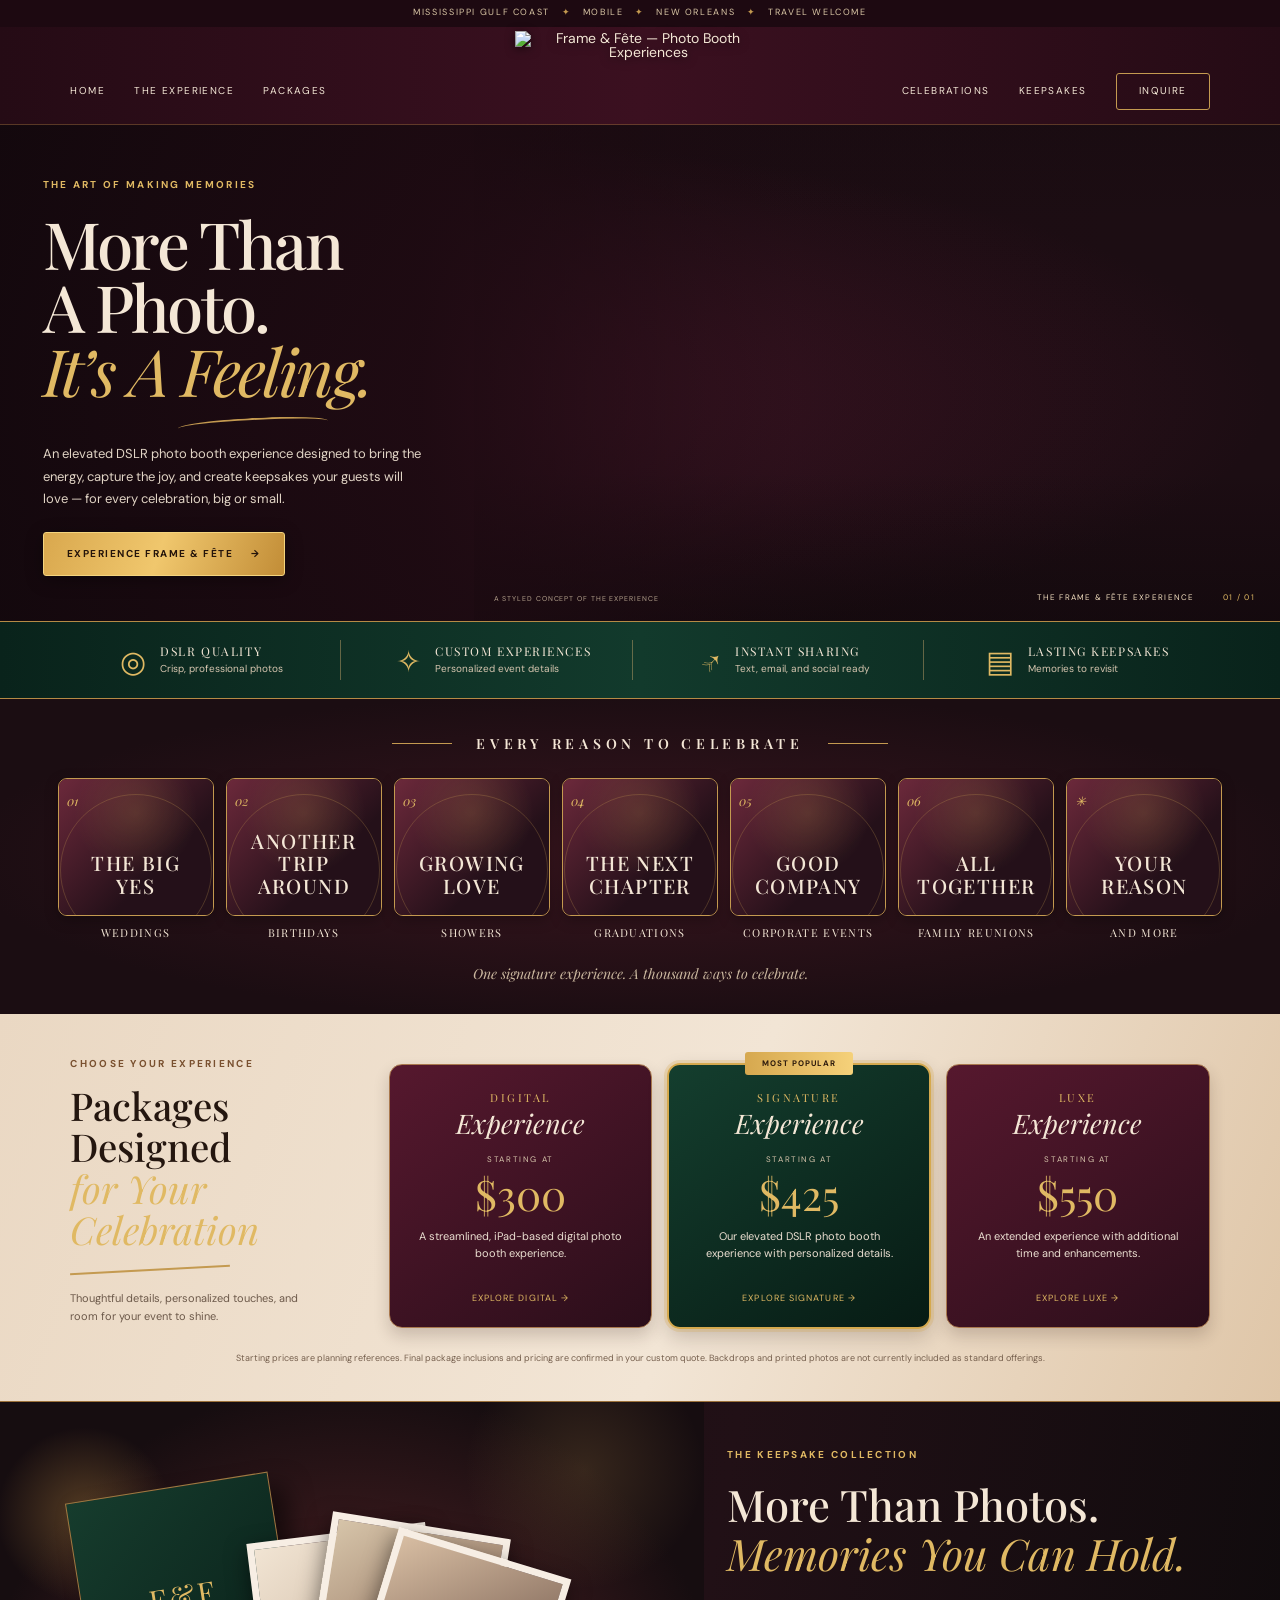
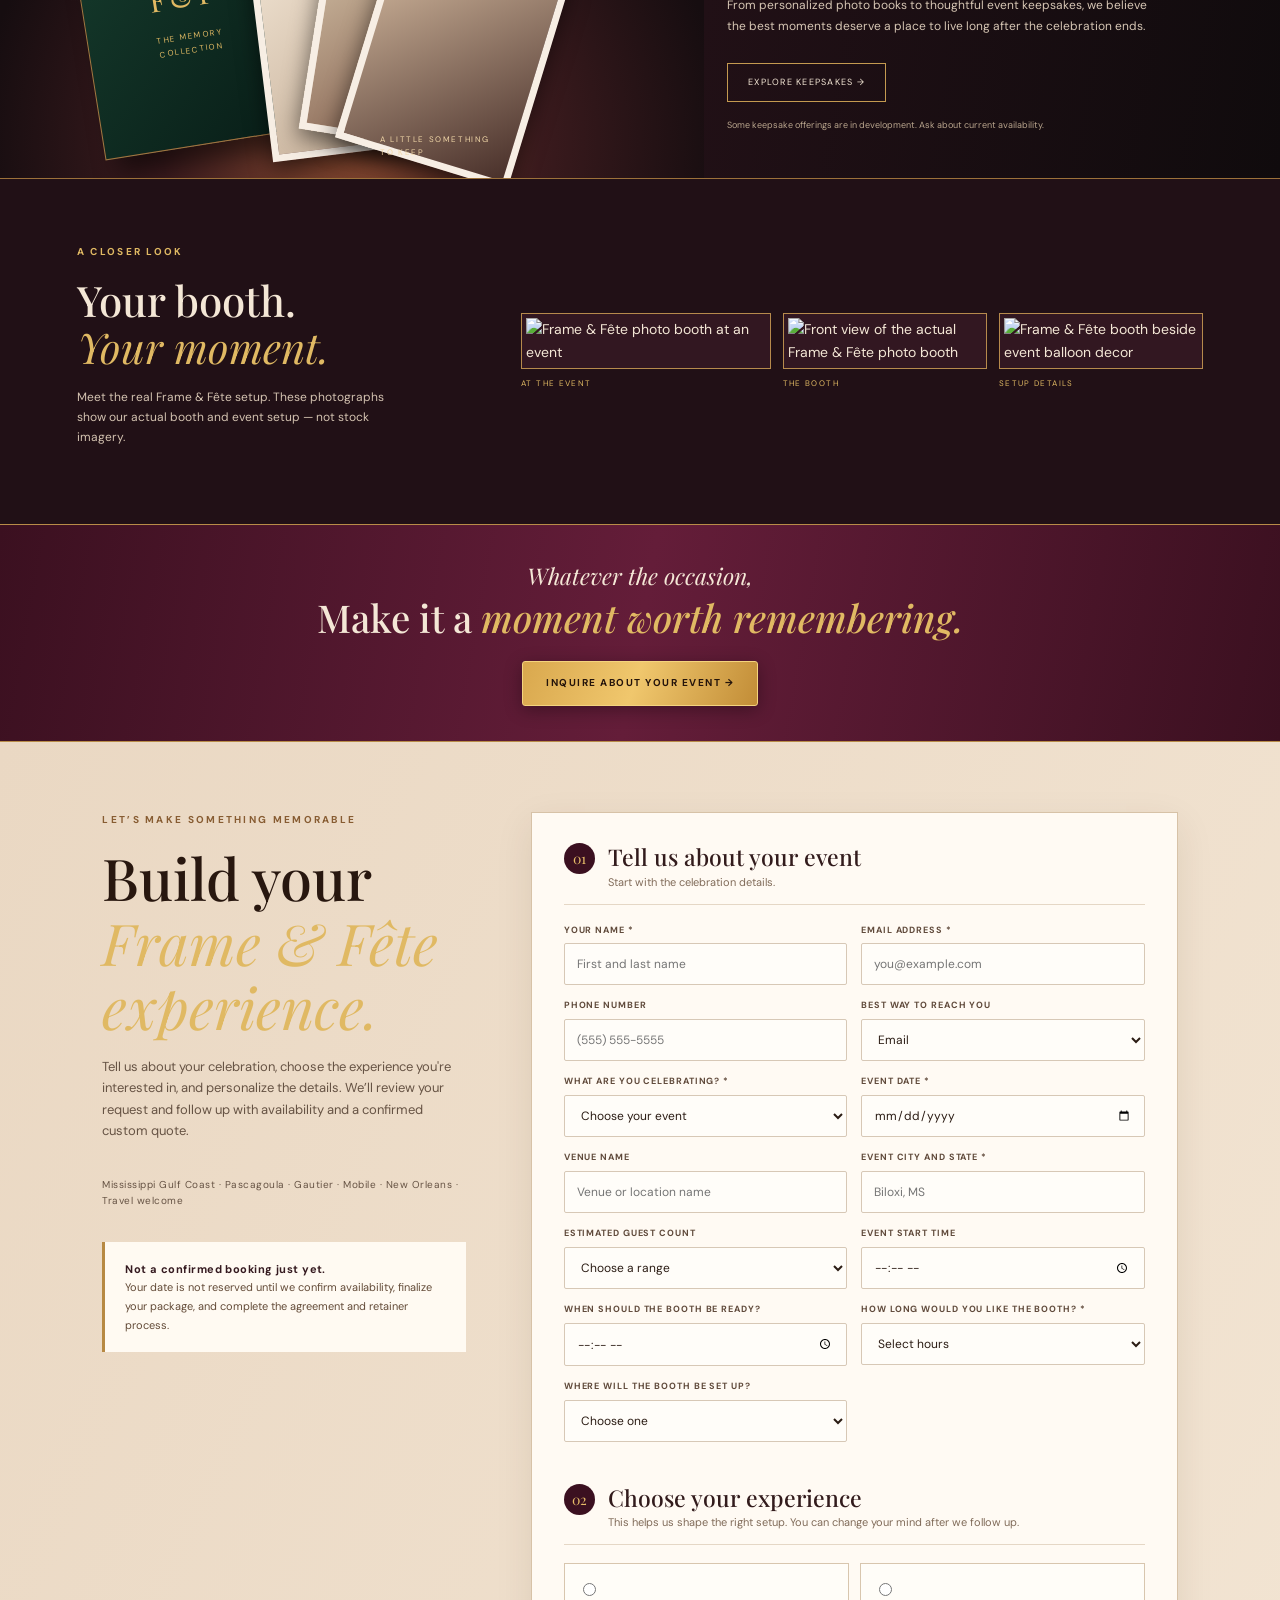
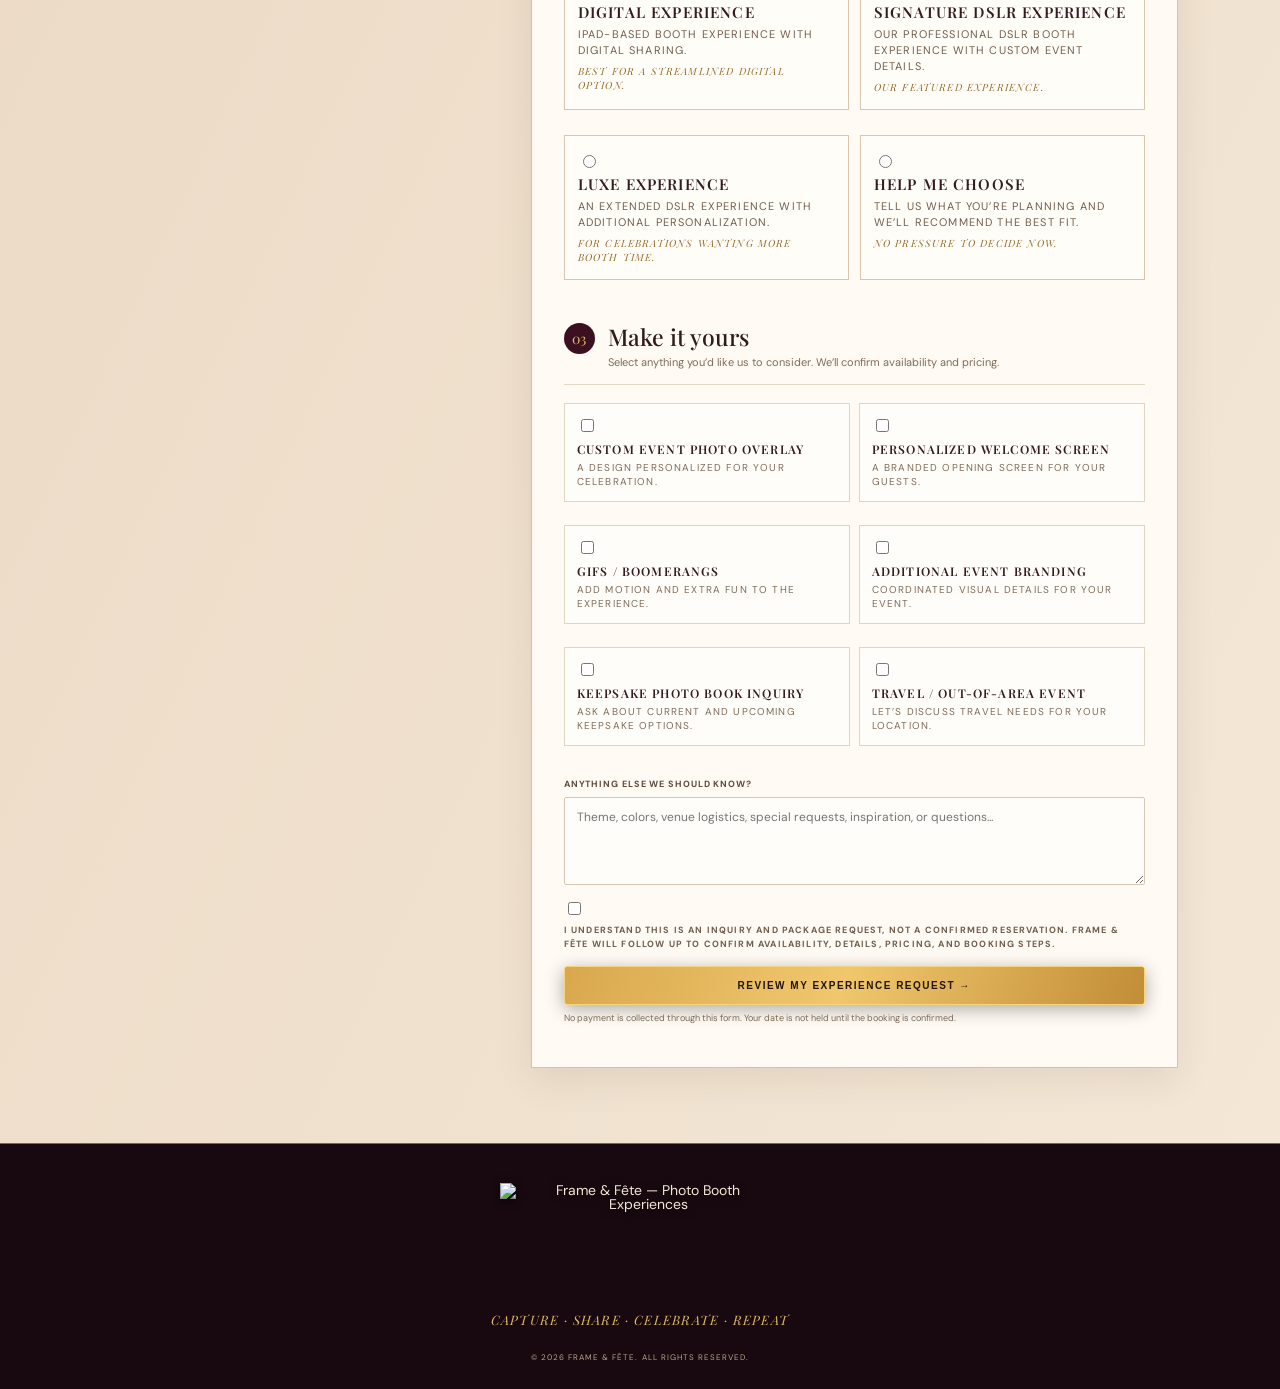
==== index.html @ 3cdcfbb9 "Add files via upload" ====
<!doctype html>
<html lang="en">
<head>
  <meta charset="utf-8"><meta name="viewport" content="width=device-width, initial-scale=1">
  <meta name="description" content="Frame & Fête creates elevated DSLR photo booth experiences and keepsakes for weddings, birthdays, showers, graduations, corporate events and more.">
  <meta name="theme-color" content="#260d17">
  <title>Frame & Fête | More Than a Photo. It's a Feeling.</title>
  <link rel="preconnect" href="https://fonts.googleapis.com"><link rel="preconnect" href="https://fonts.gstatic.com" crossorigin>
  <link href="https://fonts.googleapis.com/css2?family=DM+Sans:wght@400;500;600;700&family=Playfair+Display:ital,wght@0,400;0,500;0,600;1,400;1,500&display=swap" rel="stylesheet">
  <link rel="stylesheet" href="styles.css">
</head>
<body>
  <div class="announcement">MISSISSIPPI GULF COAST <span>✦</span> MOBILE <span>✦</span> NEW ORLEANS <span>✦</span> TRAVEL WELCOME</div>
  <header class="header">
    <button class="menu-toggle" aria-label="Toggle navigation" aria-expanded="false">☰</button>
    <nav class="nav nav-left"><a href="#home">Home</a><a href="#experience">The Experience</a><a href="#packages">Packages</a></nav>
    <a class="brand brand-logo" href="#home" aria-label="Frame & Fête home"><img src="assets/original-gold-logo.png" alt="Frame & Fête — Photo Booth Experiences" /></a>
    <nav class="nav nav-right"><a href="#celebrations">Celebrations</a><a href="#keepsakes">Keepsakes</a><a class="nav-cta" href="#inquire">Inquire</a></nav>
  </header>
  <main>
    <section class="hero" id="home">
      <div class="hero-copy">
        <p class="eyebrow">THE ART OF MAKING MEMORIES</p>
        <h1>More Than<br>A Photo.<br><em>It’s A Feeling.</em></h1>
        <div class="swoosh"></div>
        <p class="hero-description">An elevated DSLR photo booth experience designed to bring the energy, capture the joy, and create keepsakes your guests will love — for every celebration, big or small.</p>
        <a class="gold-button" href="#experience">EXPERIENCE FRAME & FÊTE <span>→</span></a>
      </div>
      <div class="hero-art" role="img" aria-label="Art-directed Frame & Fête booth setting with burgundy and emerald draping, gold accents, and umbrella flash lighting">
        <div class="hero-art-label">THE FRAME & FÊTE EXPERIENCE <span>01 / 01</span></div>
        <div class="hero-art-note">A STYLED CONCEPT OF THE EXPERIENCE</div>
      </div>
    </section>
    <section class="featurebar" id="experience">
      <div><b class="feature-icon">◎</b><span><strong>DSLR QUALITY</strong><small>Crisp, professional photos</small></span></div>
      <div><b class="feature-icon">✧</b><span><strong>CUSTOM EXPERIENCES</strong><small>Personalized event details</small></span></div>
      <div><b class="feature-icon">↗</b><span><strong>INSTANT SHARING</strong><small>Text, email, and social ready</small></span></div>
      <div><b class="feature-icon">▤</b><span><strong>LASTING KEEPSAKES</strong><small>Memories to revisit</small></span></div>
    </section>
    <section class="celebrations" id="celebrations">
      <div class="section-kicker"><span></span> EVERY REASON TO CELEBRATE <span></span></div>
      <div class="occasion-grid">
        <article class="occasion occasion-wedding"><div class="occasion-art"><b>01</b><span>THE BIG<br>YES</span></div><h3>WEDDINGS</h3></article>
        <article class="occasion occasion-birthday"><div class="occasion-art"><b>02</b><span>ANOTHER<br>TRIP AROUND</span></div><h3>BIRTHDAYS</h3></article>
        <article class="occasion occasion-shower"><div class="occasion-art"><b>03</b><span>GROWING<br>LOVE</span></div><h3>SHOWERS</h3></article>
        <article class="occasion occasion-grad"><div class="occasion-art"><b>04</b><span>THE NEXT<br>CHAPTER</span></div><h3>GRADUATIONS</h3></article>
        <article class="occasion occasion-corporate"><div class="occasion-art"><b>05</b><span>GOOD<br>COMPANY</span></div><h3>CORPORATE EVENTS</h3></article>
        <article class="occasion occasion-reunion"><div class="occasion-art"><b>06</b><span>ALL<br>TOGETHER</span></div><h3>FAMILY REUNIONS</h3></article>
        <article class="occasion occasion-more"><div class="occasion-art"><b>✳</b><span>YOUR<br>REASON</span></div><h3>AND MORE</h3></article>
      </div>
      <p class="center-note">One signature experience. A thousand ways to celebrate.</p>
    </section>
    <section class="packages" id="packages">
      <div class="package-intro"><p class="eyebrow">CHOOSE YOUR EXPERIENCE</p><h2>Packages Designed<br><em>for Your Celebration</em></h2><div class="gold-rule"></div><p>Thoughtful details, personalized touches, and room for your event to shine.</p></div>
      <article class="package-card"><p class="package-type">DIGITAL</p><h3>Experience</h3><small>STARTING AT</small><strong>$300</strong><span>A streamlined, iPad-based digital photo booth experience.</span><a href="#inquire">EXPLORE DIGITAL →</a></article>
      <article class="package-card signature"><label>MOST POPULAR</label><p class="package-type">SIGNATURE</p><h3>Experience</h3><small>STARTING AT</small><strong>$425</strong><span>Our elevated DSLR photo booth experience with personalized details.</span><a href="#inquire">EXPLORE SIGNATURE →</a></article>
      <article class="package-card"><p class="package-type">LUXE</p><h3>Experience</h3><small>STARTING AT</small><strong>$550</strong><span>An extended experience with additional time and enhancements.</span><a href="#inquire">EXPLORE LUXE →</a></article>
      <p class="package-note">Starting prices are planning references. Final package inclusions and pricing are confirmed in your custom quote. Backdrops and printed photos are not currently included as standard offerings.</p>
    </section>
    <section class="keepsake" id="keepsakes">
      <div class="keepsake-artwork"><div class="book-mock"><span>F&F</span><small>THE MEMORY<br>COLLECTION</small></div><div class="print-stack"><i></i><i></i><i></i></div><div class="keepsake-caption">A LITTLE SOMETHING<br>TO KEEP</div></div>
      <div class="keepsake-copy"><p class="eyebrow">THE KEEPSAKE COLLECTION</p><h2>More Than Photos.<br><em>Memories You Can Hold.</em></h2><p>From personalized photo books to thoughtful event keepsakes, we believe the best moments deserve a place to live long after the celebration ends.</p><a class="outline-button" href="#inquire">EXPLORE KEEPSAKES →</a><small>Some keepsake offerings are in development. Ask about current availability.</small></div>
    </section>
    <section class="real-booth">
      <div class="real-booth-copy"><p class="eyebrow">A CLOSER LOOK</p><h2>Your booth.<br><em>Your moment.</em></h2><p>Meet the real Frame & Fête setup. These photographs show our actual booth and event setup — not stock imagery.</p></div>
      <div class="real-booth-photos"><figure><img src="assets/booth-event.jpeg" alt="Frame & Fête photo booth at an event"><figcaption>AT THE EVENT</figcaption></figure><figure><img src="assets/booth-front.jpeg" alt="Front view of the actual Frame & Fête photo booth"><figcaption>THE BOOTH</figcaption></figure><figure><img src="assets/booth-setup.jpeg" alt="Frame & Fête booth beside event balloon decor"><figcaption>SETUP DETAILS</figcaption></figure></div>
    </section>
    <section class="cta"><p>Whatever the occasion,</p><h2>Make it a <em>moment worth remembering.</em></h2><a class="gold-button" href="#inquire">INQUIRE ABOUT YOUR EVENT →</a></section>
    <section class="inquire inquiry-builder" id="inquire">
  <div class="inquire-copy">
    <p class="eyebrow">LET’S MAKE SOMETHING MEMORABLE</p>
    <h2>Build your<br><em>Frame & Fête experience.</em></h2>
    <p>Tell us about your celebration, choose the experience you're interested in, and personalize the details. We’ll review your request and follow up with availability and a confirmed custom quote.</p>
    <p class="service-area">Mississippi Gulf Coast · Pascagoula · Gautier · Mobile · New Orleans · Travel welcome</p>
    <div class="booking-note"><strong>Not a confirmed booking just yet.</strong><br>Your date is not reserved until we confirm availability, finalize your package, and complete the agreement and retainer process.</div>
  </div>
  <form id="inquiry" class="builder-form">
    <div class="builder-heading"><span>01</span><div><h3>Tell us about your event</h3><p>Start with the celebration details.</p></div></div>
    <div class="form-grid">
      <label>Your name *<input name="name" required autocomplete="name" placeholder="First and last name"></label>
      <label>Email address *<input name="email" type="email" required autocomplete="email" placeholder="you@example.com"></label>
      <label>Phone number<input name="phone" type="tel" autocomplete="tel" placeholder="(555) 555-5555"></label>
      <label>Best way to reach you<select name="contact_preference"><option>Email</option><option>Text</option><option>Phone call</option></select></label>
      <label>What are you celebrating? *<select name="event" required><option value="">Choose your event</option><option>Wedding</option><option>Engagement / Bridal event</option><option>Birthday / Milestone</option><option>Baby shower</option><option>Graduation</option><option>Corporate event / Gala</option><option>Family reunion</option><option>Holiday party</option><option>Other celebration</option></select></label>
      <label>Event date *<input name="date" type="date" required></label>
      <label>Venue name<input name="venue" placeholder="Venue or location name"></label>
      <label>Event city and state *<input name="location" required placeholder="Biloxi, MS"></label>
      <label>Estimated guest count<select name="guests"><option value="">Choose a range</option><option>Under 50</option><option>50–100</option><option>101–150</option><option>151–200</option><option>201–300</option><option>More than 300</option><option>Not sure yet</option></select></label>
      <label>Event start time<input name="event_time" type="time"></label>
      <label>When should the booth be ready? <input name="booth_time" type="time"></label>
      <label>How long would you like the booth? *<select name="duration" required><option value="">Select hours</option><option>2 hours</option><option>3 hours</option><option>4 hours</option><option>5 hours</option><option>6+ hours — let's discuss</option><option>Not sure — help me decide</option></select></label>
      <label>Where will the booth be set up?<select name="setting"><option value="">Choose one</option><option>Indoors</option><option>Outdoors / covered</option><option>Outdoors / open air</option><option>Not sure yet</option></select></label>
    </div>
    <div class="builder-heading builder-heading-spaced"><span>02</span><div><h3>Choose your experience</h3><p>This helps us shape the right setup. You can change your mind after we follow up.</p></div></div>
    <div class="experience-options">
      <label class="experience-choice"><input type="radio" name="package" value="Digital Experience (iPad)" required><span class="choice-content"><b>Digital Experience</b><small>iPad-based booth experience with digital sharing.</small><em>Best for a streamlined digital option.</em></span></label>
      <label class="experience-choice featured-choice"><input type="radio" name="package" value="Signature DSLR Experience"><span class="choice-content"><b>Signature DSLR Experience</b><small>Our professional DSLR booth experience with custom event details.</small><em>Our featured experience.</em></span></label>
      <label class="experience-choice"><input type="radio" name="package" value="Luxe Extended DSLR Experience"><span class="choice-content"><b>Luxe Experience</b><small>An extended DSLR experience with additional personalization.</small><em>For celebrations wanting more booth time.</em></span></label>
      <label class="experience-choice"><input type="radio" name="package" value="Help me choose"><span class="choice-content"><b>Help me choose</b><small>Tell us what you’re planning and we’ll recommend the best fit.</small><em>No pressure to decide now.</em></span></label>
    </div>
    <div class="builder-heading builder-heading-spaced"><span>03</span><div><h3>Make it yours</h3><p>Select anything you’d like us to consider. We’ll confirm availability and pricing.</p></div></div>
    <div class="addon-grid">
      <label><input type="checkbox" name="enhancements" value="Custom event photo overlay"><span><b>Custom event photo overlay</b><small>A design personalized for your celebration.</small></span></label>
      <label><input type="checkbox" name="enhancements" value="Personalized welcome screen"><span><b>Personalized welcome screen</b><small>A branded opening screen for your guests.</small></span></label>
      <label><input type="checkbox" name="enhancements" value="GIFs / boomerangs"><span><b>GIFs / boomerangs</b><small>Add motion and extra fun to the experience.</small></span></label>
      <label><input type="checkbox" name="enhancements" value="Custom start screen / event branding"><span><b>Additional event branding</b><small>Coordinated visual details for your event.</small></span></label>
      <label><input type="checkbox" name="enhancements" value="Keepsake photo book inquiry"><span><b>Keepsake photo book inquiry</b><small>Ask about current and upcoming keepsake options.</small></span></label>
      <label><input type="checkbox" name="enhancements" value="Travel / out-of-area event"><span><b>Travel / out-of-area event</b><small>Let’s discuss travel needs for your location.</small></span></label>
    </div>
    <label class="full-label">Anything else we should know?<textarea name="details" rows="4" placeholder="Theme, colors, venue logistics, special requests, inspiration, or questions..."></textarea></label>
    <label class="consent-check"><input type="checkbox" name="understands_confirmation" required><span>I understand this is an inquiry and package request, not a confirmed reservation. Frame & Fête will follow up to confirm availability, details, pricing, and booking steps.</span></label>
    <button class="gold-button" type="submit">REVIEW MY EXPERIENCE REQUEST →</button>
    <div id="inquiry-review" class="inquiry-review" hidden aria-live="polite"></div>
    <small class="form-help">No payment is collected through this form. Your date is not held until the booking is confirmed.</small>
    <p id="form-status" aria-live="polite"></p>
  </form>
</section>
  </main>
  <footer><a class="brand footer-brand brand-logo" href="#home" aria-label="Frame & Fête home"><img src="assets/original-gold-logo.png" alt="Frame & Fête — Photo Booth Experiences" /></a><p>CAPTURE · SHARE · CELEBRATE · REPEAT</p><small>© <span id="year"></span> FRAME & FÊTE. ALL RIGHTS RESERVED.</small></footer>
  <script src="script.js"></script>
</body></html>
---- styles.css ----
:root{--wine:#3b1020;--wine2:#260d17;--plum:#50172f;--green:#102b23;--espresso:#170e12;--gold:#c49a50;--gold2:#e0b963;--ivory:#f4e7d6;--cream:#ead8c3;--muted:#c8b7a4;--serif:'Playfair Display',Georgia,serif;--sans:'DM Sans',Arial,sans-serif}
*{box-sizing:border-box}html{scroll-behavior:smooth}body{margin:0;background:var(--espresso);color:var(--ivory);font-family:var(--sans);font-size:14px;line-height:1.65}a{color:inherit;text-decoration:none}.announcement{height:27px;background:#1d0911;color:#d9c6a5;text-align:center;font-size:9px;letter-spacing:.18em;padding:5px 12px}.announcement span{color:var(--gold);padding:0 8px}.header{height:78px;background:linear-gradient(90deg,#250b15,#3b1020 50%,#250b15);display:grid;grid-template-columns:1fr auto 1fr;align-items:center;padding:0 5.5%;border-bottom:1px solid #a67c3c66;position:sticky;top:0;z-index:50}.nav{display:flex;align-items:center;gap:clamp(14px,2.3vw,36px);font-size:10px;text-transform:uppercase;letter-spacing:.14em}.nav-right{justify-content:flex-end}.nav a{transition:color .2s}.nav a:hover{color:var(--gold2)}.brand{display:flex;flex-direction:column;text-align:center;line-height:1}.brand>span{font:400 31px var(--serif);letter-spacing:.04em;white-space:nowrap}.brand i{color:var(--gold2);font-style:italic}.brand small{font-size:8px;letter-spacing:.19em;color:var(--gold2);margin-top:6px}.nav-cta{border:1px solid var(--gold);padding:9px 22px;border-radius:3px}.menu-toggle{display:none;background:none;border:0;color:var(--ivory);font-size:23px}
.hero{min-height:475px;display:grid;grid-template-columns:37% 63%;background:radial-gradient(ellipse at 20% 55%,#481629 0%,#1c0d13 70%);position:relative;overflow:hidden}.hero:before{content:"";position:absolute;inset:0;background:linear-gradient(90deg,rgba(19,8,13,.96) 0%,rgba(28,10,17,.92) 33%,rgba(28,10,17,.1) 62%,transparent 100%);z-index:1;pointer-events:none}.hero-copy{padding:52px 0 45px 9%;position:relative;z-index:2;align-self:center;max-width:570px}.eyebrow{font-size:10px;letter-spacing:.23em;color:var(--gold2);font-weight:700;margin:0 0 17px}.hero h1{font:500 clamp(48px,5.1vw,72px)/.98 var(--serif);letter-spacing:-.04em;margin:0}.hero h1 em,.package-intro h2 em,.keepsake-copy h2 em,.real-booth h2 em,.inquire h2 em{color:var(--gold2);font-weight:400}.swoosh{width:150px;height:13px;border-top:2px solid var(--gold);border-radius:50%;transform:rotate(-3deg);margin:16px 0 12px 135px}.hero-description{max-width:385px;color:#e1d4c5;font-size:13px;line-height:1.7;margin:0 0 22px}.gold-button{display:inline-flex;align-items:center;justify-content:center;gap:18px;background:linear-gradient(110deg,#d9a84e,#f0c76d 48%,#c28d37);color:#24140b;padding:13px 23px;border:1px solid #f4d47e;border-radius:3px;font-size:10px;font-weight:700;letter-spacing:.15em;box-shadow:0 4px 18px #0005;cursor:pointer;transition:filter .2s,transform .2s}.gold-button:hover{filter:brightness(1.08);transform:translateY(-1px)}.hero-art{position:relative;min-height:475px;background-image:linear-gradient(90deg,rgba(24,9,15,.12),rgba(24,9,15,0) 30%),url('assets/hero-styled-concept.jpg');background-size:cover;background-position:center 47%;}.hero-art:after{content:"";position:absolute;inset:0;background:linear-gradient(0deg,rgba(14,7,10,.55),transparent 30%,transparent 80%,rgba(14,7,10,.16))}.hero-art-label{position:absolute;bottom:17px;right:25px;z-index:2;font-size:8px;letter-spacing:.16em;color:#f3dfc0}.hero-art-label span{padding-left:25px;color:var(--gold2)}.hero-art-note{position:absolute;bottom:17px;left:20px;z-index:2;font-size:7px;letter-spacing:.13em;color:#e5d2b5;opacity:.75}
.featurebar{display:grid;grid-template-columns:repeat(4,1fr);background:linear-gradient(90deg,#09231b,#123a2c,#09231b);border-top:1px solid #b58a45;border-bottom:1px solid #b58a45;padding:18px 5%;gap:15px}.featurebar>div{display:flex;align-items:center;justify-content:center;gap:14px;border-right:1px solid #c7a56b77}.featurebar>div:last-child{border:0}.feature-icon{font:30px var(--serif);color:var(--gold2)}.featurebar span{display:flex;flex-direction:column}.featurebar strong{font:12px var(--serif);letter-spacing:.13em}.featurebar small{font-size:10px;color:#d7c6b0;margin-top:2px}
.celebrations{padding:35px 4.5% 31px;background:radial-gradient(ellipse at center,#38151e,#1b0d12 75%)}.section-kicker{display:flex;align-items:center;justify-content:center;gap:24px;font:600 14px var(--serif);letter-spacing:.34em;text-align:center;margin:0 0 25px}.section-kicker span{height:1px;width:60px;background:var(--gold)}.occasion-grid{display:grid;grid-template-columns:repeat(7,1fr);gap:12px}.occasion{min-width:0;text-align:center}.occasion-art{height:138px;border:1px solid var(--gold);border-radius:9px;display:flex;flex-direction:column;justify-content:space-between;align-items:center;padding:13px 8px 18px;overflow:hidden;position:relative;box-shadow:inset 0 0 35px #0008,0 4px 14px #0004}.occasion-art:before{content:"";position:absolute;inset:0;background:radial-gradient(circle at 50% 25%,#c49a5033,transparent 48%),linear-gradient(135deg,#6c293b,#241019 65%);z-index:0}.occasion-art:after{content:"";position:absolute;width:150px;height:150px;border:1px solid #c49a5044;border-radius:50%;top:15px}.occasion-art b,.occasion-art span{position:relative;z-index:1}.occasion-art b{font:italic 13px var(--serif);color:var(--gold2);align-self:flex-start}.occasion-art span{font:500 20px/1.12 var(--serif);letter-spacing:.07em;color:#f4e7d6}.occasion-birthday:before{background:radial-gradient(circle at 50% 30%,#d6a34c55,transparent 55%),linear-gradient(135deg,#6c3b20,#2a1018)}.occasion-shower:before{background:radial-gradient(circle at 50% 30%,#a96d7555,transparent 55%),linear-gradient(135deg,#713c4d,#2b101b)}.occasion-grad:before{background:radial-gradient(circle at 50% 30%,#c5a15c55,transparent 55%),linear-gradient(135deg,#244638,#101b18)}.occasion-corporate:before{background:radial-gradient(circle at 50% 30%,#9a855d55,transparent 55%),linear-gradient(135deg,#45403a,#171412)}.occasion-reunion:before{background:radial-gradient(circle at 50% 30%,#6f8a5c55,transparent 55%),linear-gradient(135deg,#34533a,#101b15)}.occasion-more:before{background:radial-gradient(circle at 50% 30%,#a46b8755,transparent 55%),linear-gradient(135deg,#52203d,#1d101a)}.occasion h3{font:11px var(--serif);letter-spacing:.12em;margin:9px 0 0}.center-note{text-align:center;color:#cbb89f;font:italic 14px var(--serif);margin:24px 0 0}
.packages{display:grid;grid-template-columns:1.15fr repeat(3,1fr);gap:15px;align-items:center;background:linear-gradient(110deg,#ead8c3,#f2e5d5 55%,#dfc6a8);color:#24160f;padding:42px 5.5% 35px}.package-intro .eyebrow{color:#79502f;margin-bottom:12px}.package-intro h2{font:500 clamp(30px,3vw,43px)/1.08 var(--serif);margin:0}.gold-rule{height:2px;width:160px;background:var(--gold);margin:18px 0;transform:rotate(-3deg)}.package-intro>p:last-child{font-size:11px;color:#6c594a;max-width:250px}.package-card{position:relative;min-height:250px;border-radius:13px;background:linear-gradient(145deg,#56182e,#2b0e1a);color:var(--ivory);padding:25px 22px 21px;text-align:center;display:flex;flex-direction:column;align-items:center;box-shadow:0 8px 16px #28130f30;border:1px solid #a9784d}.package-card.signature{background:linear-gradient(145deg,#143e2e,#071b14);border:2px solid #d5a94e;box-shadow:0 0 0 3px #d5a94e44,0 8px 20px #24150d33}.package-card label{position:absolute;top:-13px;background:linear-gradient(90deg,#d6a84f,#f5d17a);color:#2b190c;padding:5px 17px;border-radius:3px;font-size:8px;font-weight:700;letter-spacing:.13em}.package-type{font:11px var(--serif);letter-spacing:.23em;color:var(--gold2);margin:0}.package-card h3{font:italic 27px var(--serif);margin:0 0 12px}.package-card small{font-size:8px;letter-spacing:.2em;color:#d7c5ac}.package-card strong{font:42px var(--serif);color:var(--gold2);line-height:1.2;margin:3px 0 9px}.package-card>span{font-size:11px;line-height:1.5;min-height:50px;color:#eaded0}.package-card>a{font-size:9px;letter-spacing:.12em;color:var(--gold2);margin-top:auto;padding-top:13px}.package-note{grid-column:1/-1;text-align:center;font-size:9px;color:#755f4d;margin:0}
.keepsake{display:grid;grid-template-columns:1.1fr .9fr;min-height:330px;background:linear-gradient(100deg,#160d10,#211016 55%,#100b0d);border-top:1px solid #9c713a;border-bottom:1px solid #9c713a}.keepsake-artwork{min-height:330px;position:relative;overflow:hidden;background:radial-gradient(ellipse at 50% 90%,#8a4b31 0%,#3a1a1d 38%,#160d10 75%)}.keepsake-artwork:before{content:"";position:absolute;inset:0;background:radial-gradient(circle at 12% 30%,#d49b4b55,transparent 13%),radial-gradient(circle at 83% 18%,#b78b4b33,transparent 18%)}.book-mock{position:absolute;left:12%;bottom:32px;width:205px;height:260px;background:linear-gradient(135deg,#163c2d,#081d17);border:1px solid #9d7a42;box-shadow:14px 16px 24px #0008;transform:rotate(-9deg);display:flex;align-items:center;justify-content:center;flex-direction:column;color:var(--gold2)}.book-mock span{font:30px var(--serif);letter-spacing:.12em}.book-mock small{font-size:8px;letter-spacing:.18em;text-align:center;margin-top:15px}.print-stack{position:absolute;left:37%;bottom:45px;width:290px;height:205px;transform:rotate(4deg)}.print-stack i{position:absolute;width:180px;height:220px;background:linear-gradient(145deg,#f1e4d3,#bda58d);border:7px solid #f7eee4;box-shadow:0 8px 22px #0008}.print-stack i:nth-child(1){left:0;top:8px;transform:rotate(-11deg)}.print-stack i:nth-child(2){left:55px;top:-4px;transform:rotate(5deg);background:linear-gradient(140deg,#d6c4a9,#765040)}.print-stack i:nth-child(3){left:105px;top:17px;transform:rotate(13deg);background:linear-gradient(140deg,#d7bda2,#49302a)}.keepsake-caption{position:absolute;bottom:18px;left:54%;font-size:8px;letter-spacing:.2em;color:#f1d7a8}.keepsake-copy{align-self:center;padding:45px 10% 45px 4%}.keepsake-copy h2,.real-booth h2,.inquire h2{font:500 clamp(33px,3.4vw,48px)/1.12 var(--serif);margin:0 0 17px}.keepsake-copy>p:not(.eyebrow){font-size:12px;color:#d6c6b4;line-height:1.8;max-width:440px}.outline-button{display:inline-block;border:1px solid var(--gold);padding:11px 20px;font-size:9px;letter-spacing:.14em;margin:13px 0 16px}.keepsake-copy>small{display:block;font-size:9px;color:#b9a58d}
.real-booth{padding:65px 6%;background:#211016;display:grid;grid-template-columns:.75fr 1.25fr;gap:35px;align-items:center}.real-booth-copy h2{font-size:42px}.real-booth-copy>p:not(.eyebrow){font-size:12px;color:#d3c2b0;max-width:330px}.real-booth-photos{display:grid;grid-template-columns:1.1fr .9fr .9fr;gap:12px;align-items:stretch}.real-booth-photos figure{margin:0;position:relative;min-width:0}.real-booth-photos img{width:100%;height:260px;object-fit:cover;object-position:center;border:1px solid #b68a4c;padding:4px;background:#321721}.real-booth-photos figure:first-child img{object-position:center 40%}.real-booth-photos figcaption{font-size:8px;letter-spacing:.17em;color:var(--gold2);margin-top:8px}
.cta{background:linear-gradient(100deg,#3b1020,#641d39,#3b1020);padding:35px 5%;text-align:center;border-top:1px solid #b88c48;border-bottom:1px solid #b88c48}.cta p{font:italic 23px var(--serif);margin:0}.cta h2{font:500 clamp(27px,3vw,40px) var(--serif);margin:0 0 18px}.cta h2 em{color:var(--gold2)}.inquire{background:linear-gradient(115deg,#ead8c3,#f4e7d6);color:#28170f;padding:75px 8%;display:grid;grid-template-columns:.9fr 1.1fr;gap:9%;align-items:start}.inquire .eyebrow{color:#875c32}.inquire h2{font-size:clamp(40px,4.5vw,58px)}.inquire-copy>p:not(.eyebrow){color:#665344;font-size:13px;max-width:400px}.service-area{margin-top:35px;font-size:10px!important;letter-spacing:.05em}.inquire form{background:#fffaf3;padding:30px 34px;box-shadow:0 12px 35px #402b1a18;border:1px solid #d7c2a7}.inquire form label{display:flex;flex-direction:column;gap:6px;font-size:9px;font-weight:700;letter-spacing:.13em;text-transform:uppercase;margin-bottom:14px}.inquire input,.inquire select,.inquire textarea{border:1px solid #d7c8b6;background:#fffdf9;padding:12px;font:12px var(--sans);color:#2b1c14;border-radius:0}.inquire input:focus,.inquire select:focus,.inquire textarea:focus{outline:1px solid var(--gold)}.form-row{display:grid;grid-template-columns:1fr 1fr;gap:13px}.inquire form .gold-button{width:100%}.form-help,#form-status{font-size:9px;color:#7c6957}footer{background:#17090f;text-align:center;padding:35px 15px 22px;border-top:1px solid #8b6339}footer .brand{display:inline-flex}footer .brand>span{font-size:26px}footer>p{font:italic 13px var(--serif);color:var(--gold2);letter-spacing:.1em;margin:16px 0}footer>small{font-size:8px;letter-spacing:.13em;color:#b9a58d}
@media(max-width:1000px){.header{padding:0 3%}.nav{gap:12px;font-size:9px}.hero{grid-template-columns:42% 58%}.hero-copy{padding-left:7%}.occasion-grid{grid-template-columns:repeat(4,1fr)}.packages{grid-template-columns:repeat(3,1fr)}.package-intro{grid-column:1/-1;text-align:center}.package-intro>p:last-child{margin:0 auto}.gold-rule{margin:14px auto}.package-card{min-height:240px}.real-booth{grid-template-columns:1fr}.real-booth-copy{text-align:center}.real-booth-copy>p:not(.eyebrow){margin:0 auto}.real-booth-photos img{height:290px}}
@media(max-width:680px){.announcement{font-size:7px;letter-spacing:.1em}.header{height:68px;display:flex;justify-content:space-between;padding:0 5%}.menu-toggle{display:block;order:3}.brand>span{font-size:24px}.brand small{font-size:6px}.nav{display:none;position:absolute;top:68px;left:0;right:0;background:#260d17;padding:20px 7%;flex-direction:column;align-items:stretch;border-bottom:1px solid var(--gold);font-size:11px}.nav.open{display:flex}.nav-left{top:68px}.nav-right{top:250px;padding-top:0;border:0}.nav-cta{text-align:center}.hero{grid-template-columns:1fr}.hero-copy{padding:43px 7% 30px;max-width:none}.hero h1{font-size:55px}.hero-description{max-width:100%}.hero-art{min-height:330px;background-position:center}.hero-art:after{background:linear-gradient(0deg,#12080d66,transparent 35%)}.featurebar{grid-template-columns:1fr 1fr;padding:15px 4%;gap:16px}.featurebar>div{justify-content:flex-start;border:0}.featurebar strong{font-size:10px}.featurebar small{font-size:9px}.feature-icon{font-size:25px}.celebrations{padding:30px 5%}.section-kicker{font-size:11px;letter-spacing:.2em;gap:10px}.section-kicker span{width:25px}.occasion-grid{grid-template-columns:repeat(2,1fr);gap:13px}.occasion-art{height:125px}.occasion-art span{font-size:19px}.occasion h3{font-size:10px}.packages{grid-template-columns:1fr;padding:40px 7%;gap:18px}.package-intro{grid-column:auto}.package-intro h2{font-size:38px}.package-card{min-height:220px}.keepsake{grid-template-columns:1fr}.keepsake-artwork{min-height:270px}.book-mock{width:155px;height:205px;left:8%}.print-stack{left:32%;transform:scale(.8) rotate(4deg);transform-origin:left bottom}.keepsake-caption{left:58%}.keepsake-copy{padding:35px 7% 45px}.real-booth{padding:48px 6%;gap:25px}.real-booth-copy h2{font-size:38px}.real-booth-photos{grid-template-columns:1fr 1fr}.real-booth-photos figure:first-child{grid-column:1/-1}.real-booth-photos img{height:220px}.real-booth-photos figure:first-child img{height:260px}.cta{padding:30px 6%}.cta p{font-size:19px}.cta h2{font-size:28px}.inquire{grid-template-columns:1fr;padding:55px 6%;gap:25px}.inquire form{padding:23px 19px}.form-row{grid-template-columns:1fr}.inquire h2{font-size:46px}}

/* Official logo + guided inquiry / package builder */
.brand-logo{width:clamp(210px,25vw,350px);height:72px;display:flex;align-items:center;justify-content:center;overflow:visible}
.brand-logo img{display:block;width:100%;height:100%;object-fit:contain;filter:drop-shadow(0 2px 5px #0008)}
.footer-brand.brand-logo{width:280px;height:112px;margin:0 auto}
.inquiry-builder{grid-template-columns:.72fr 1.28fr;gap:6%;padding-top:70px;padding-bottom:75px}
.booking-note{margin-top:32px;padding:18px 20px;border-left:3px solid #b78943;background:#fffaf2;color:#634b38;font-size:11px;line-height:1.7;max-width:390px}
.booking-note strong{color:#351a20;letter-spacing:.04em}
.builder-form{padding:30px 32px!important}
.builder-heading{display:flex;align-items:flex-start;gap:13px;margin:0 0 18px;padding-bottom:15px;border-bottom:1px solid #e5d7c5}
.builder-heading>span{display:grid;place-items:center;flex:0 0 31px;height:31px;border-radius:50%;background:#3b1020;color:#e7bd68;font:14px var(--serif)}
.builder-heading h3{font:500 23px/1.2 var(--serif);color:#321b1c;margin:0 0 4px}
.builder-heading p{font:11px var(--sans);color:#806b59;margin:0}
.builder-heading-spaced{margin-top:29px}
.form-grid{display:grid;grid-template-columns:1fr 1fr;gap:0 14px}
.builder-form .form-grid label,.builder-form>.full-label{display:flex;flex-direction:column;gap:6px;font-size:9px;font-weight:700;letter-spacing:.1em;text-transform:uppercase;margin-bottom:13px;color:#604a3b}
.builder-form input:not([type=checkbox]):not([type=radio]),.builder-form select,.builder-form textarea{width:100%;min-height:42px;border:1px solid #d7c8b6;background:#fffdf9;padding:11px 12px;font:12px var(--sans);color:#2b1c14;border-radius:2px}
.builder-form input:focus,.builder-form select:focus,.builder-form textarea:focus{outline:2px solid #c49a50;outline-offset:1px}
.experience-options{display:grid;grid-template-columns:1fr 1fr;gap:11px}
.experience-choice{display:flex;align-items:flex-start;gap:10px;padding:15px 13px;border:1px solid #d8c6ae;background:#fffdf8;cursor:pointer;min-height:118px;transition:.2s}
.experience-choice:has(input:checked){border:2px solid #a77b37;background:#f8efdf;box-shadow:0 0 0 2px #c49a5022}
.experience-choice input{accent-color:#4b1829;margin-top:4px;flex:0 0 auto}
.choice-content{display:flex;flex-direction:column;gap:5px}
.choice-content b{font:600 15px var(--serif);color:#351b22}
.choice-content small{font:11px/1.45 var(--sans);color:#725d4c}
.choice-content em{font:italic 10px var(--serif);color:#986d2e}
.addon-grid{display:grid;grid-template-columns:1fr 1fr;gap:9px}
.addon-grid label{display:flex;align-items:flex-start;gap:9px;padding:12px;border:1px solid #e1d4c3;background:#fffdf9;cursor:pointer;min-height:75px}
.addon-grid input,.consent-check input{accent-color:#4b1829;margin-top:3px;flex:0 0 auto}
.addon-grid span{display:flex;flex-direction:column;gap:4px}
.addon-grid b{font:600 12px var(--serif);color:#351b22}
.addon-grid small{font:10px/1.4 var(--sans);color:#806b59}
.builder-form>.full-label{margin-top:17px}
.consent-check{display:flex;align-items:flex-start;gap:9px;margin:15px 0 19px;font:10px/1.55 var(--sans);color:#715d4d}
.consent-check input{margin-top:2px}
.inquiry-review{margin-top:18px;padding:19px;background:#f5ead9;border:1px solid #c49a50;color:#3b241b}
.inquiry-review h4{font:500 22px var(--serif);margin:0 0 8px}
.inquiry-review p{font:11px/1.6 var(--sans);margin:5px 0;color:#604a3b;white-space:pre-line}
.review-actions{display:flex;flex-wrap:wrap;gap:9px;margin-top:14px}
.review-actions button{border:1px solid #8d672f;background:#3b1020;color:#f5e7d4;padding:10px 14px;font:700 9px var(--sans);letter-spacing:.1em;cursor:pointer}
.review-actions button.secondary{background:transparent;color:#3b1020}
@media(max-width:1000px){.inquiry-builder{grid-template-columns:1fr;gap:25px}.inquire-copy{text-align:center}.inquire-copy>p:not(.eyebrow){margin-left:auto;margin-right:auto}.booking-note{margin:25px auto 0;text-align:left}}
@media(max-width:680px){.brand-logo{width:220px;height:58px}.footer-brand.brand-logo{width:245px;height:95px}.builder-form{padding:22px 17px!important}.form-grid,.experience-options,.addon-grid{grid-template-columns:1fr}.experience-choice{min-height:0}.builder-heading h3{font-size:21px}}
.header{height:98px;grid-template-columns:1fr 250px 1fr}
.brand-logo{width:250px;height:125px;margin-top:4px}
.brand-logo img{width:100%;height:100%;object-fit:contain}
@media(max-width:1000px){.header{grid-template-columns:1fr 210px 1fr}.brand-logo{width:210px;height:105px}}
@media(max-width:680px){.header{height:74px;display:flex}.brand-logo{width:170px;height:85px;margin-top:0}.nav{top:74px}.nav-left{top:74px}.nav-right{top:256px}}
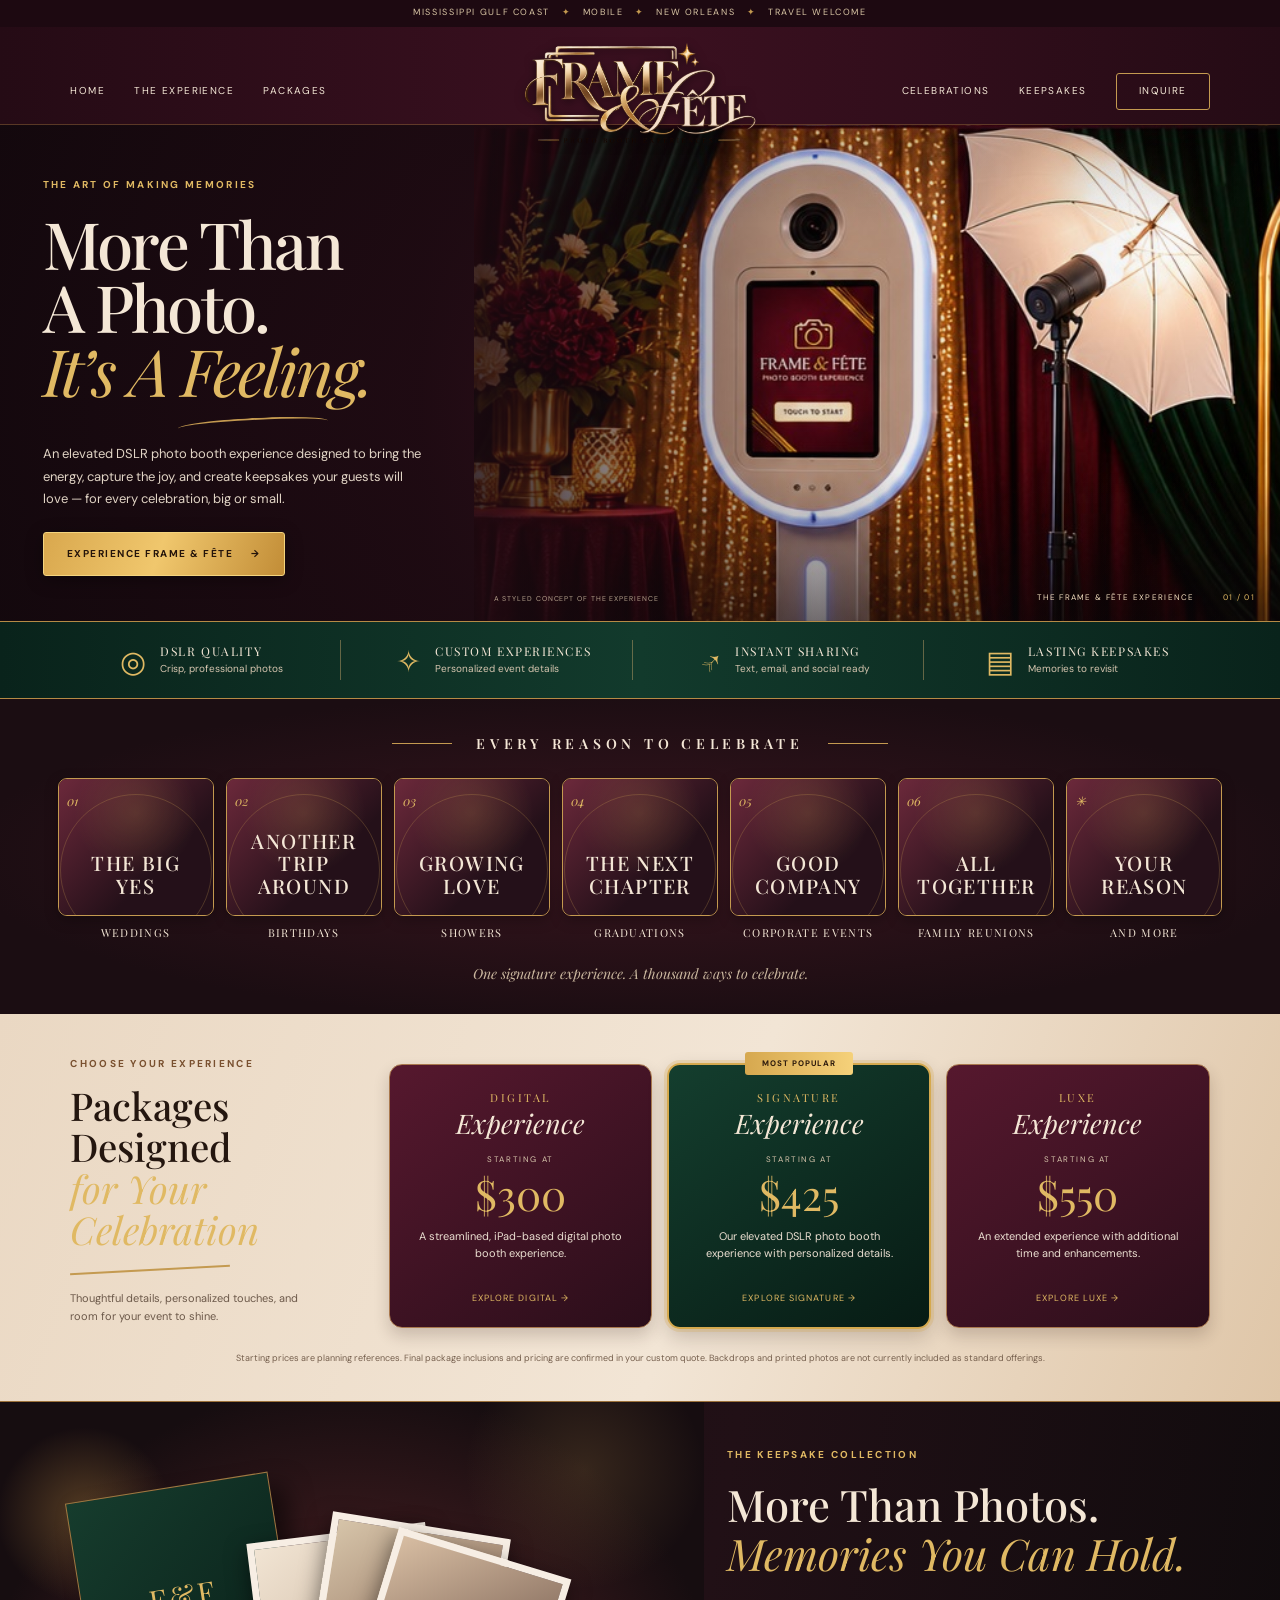
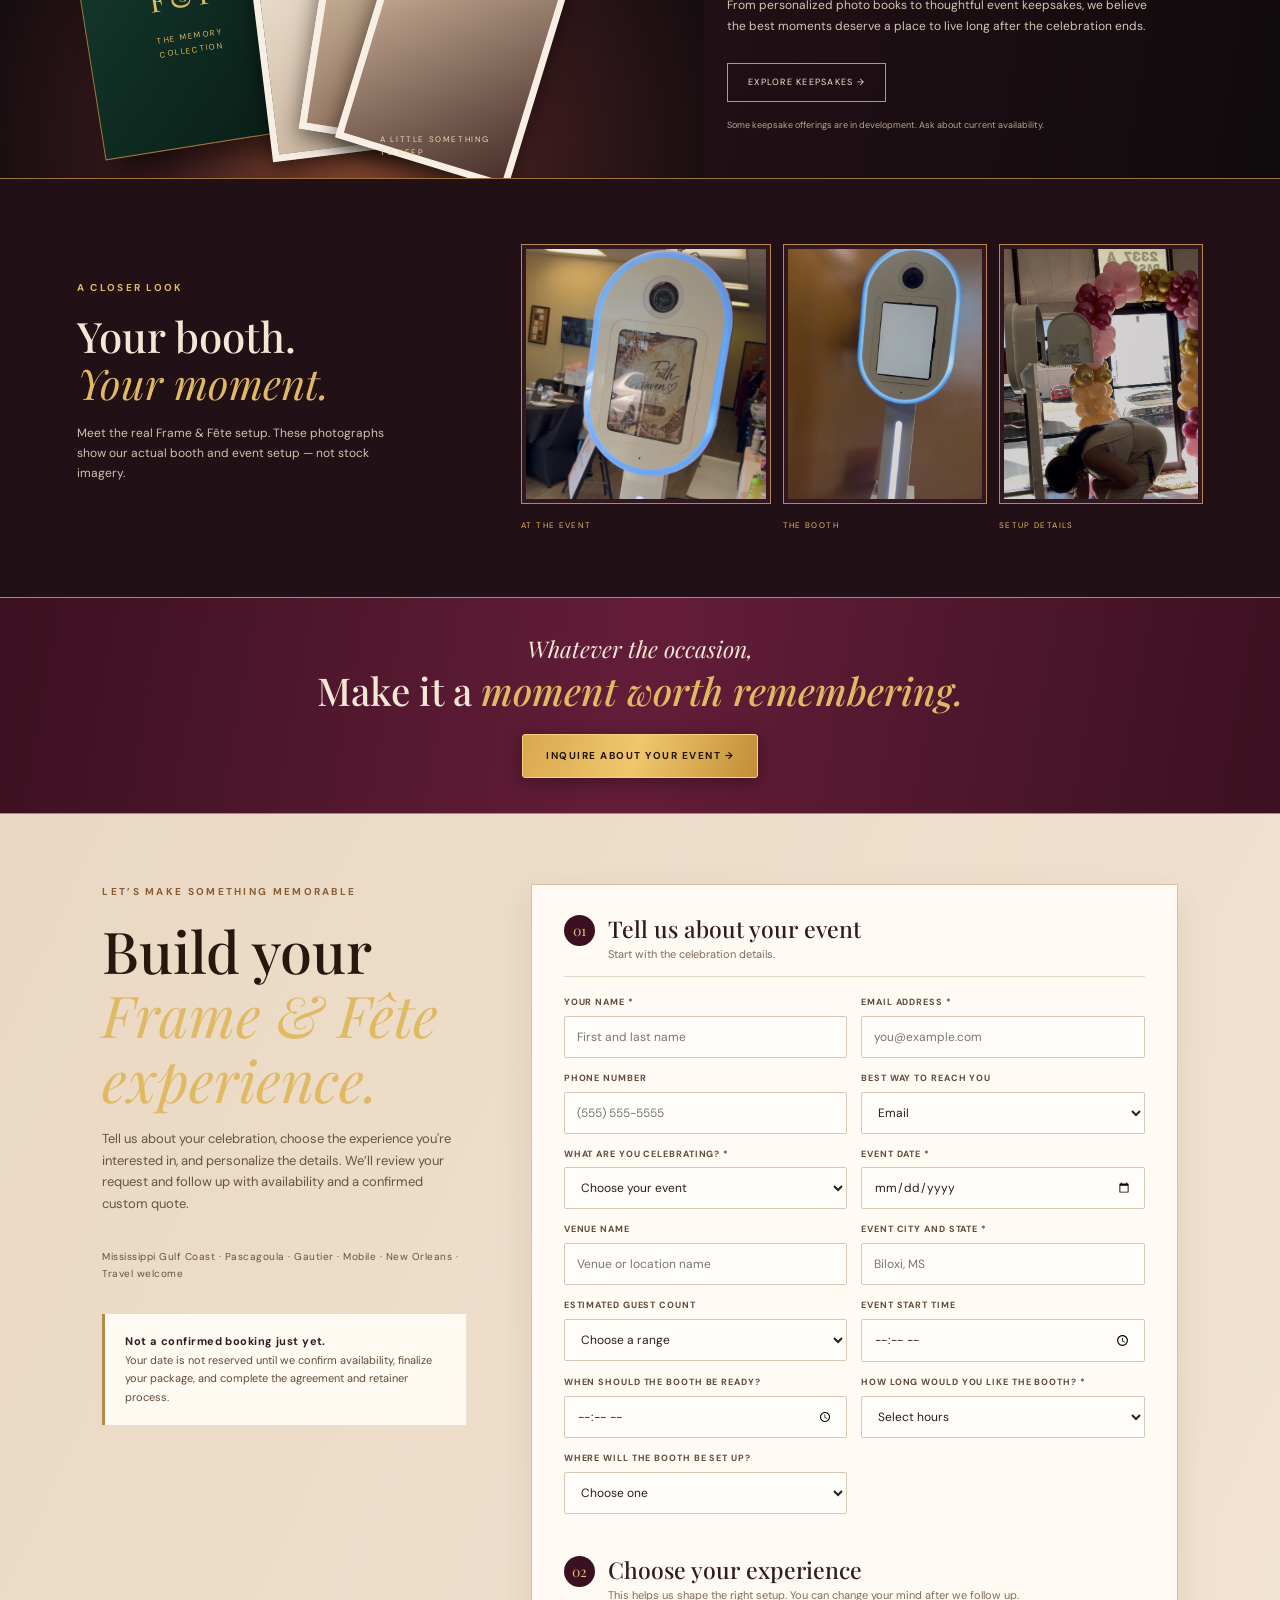
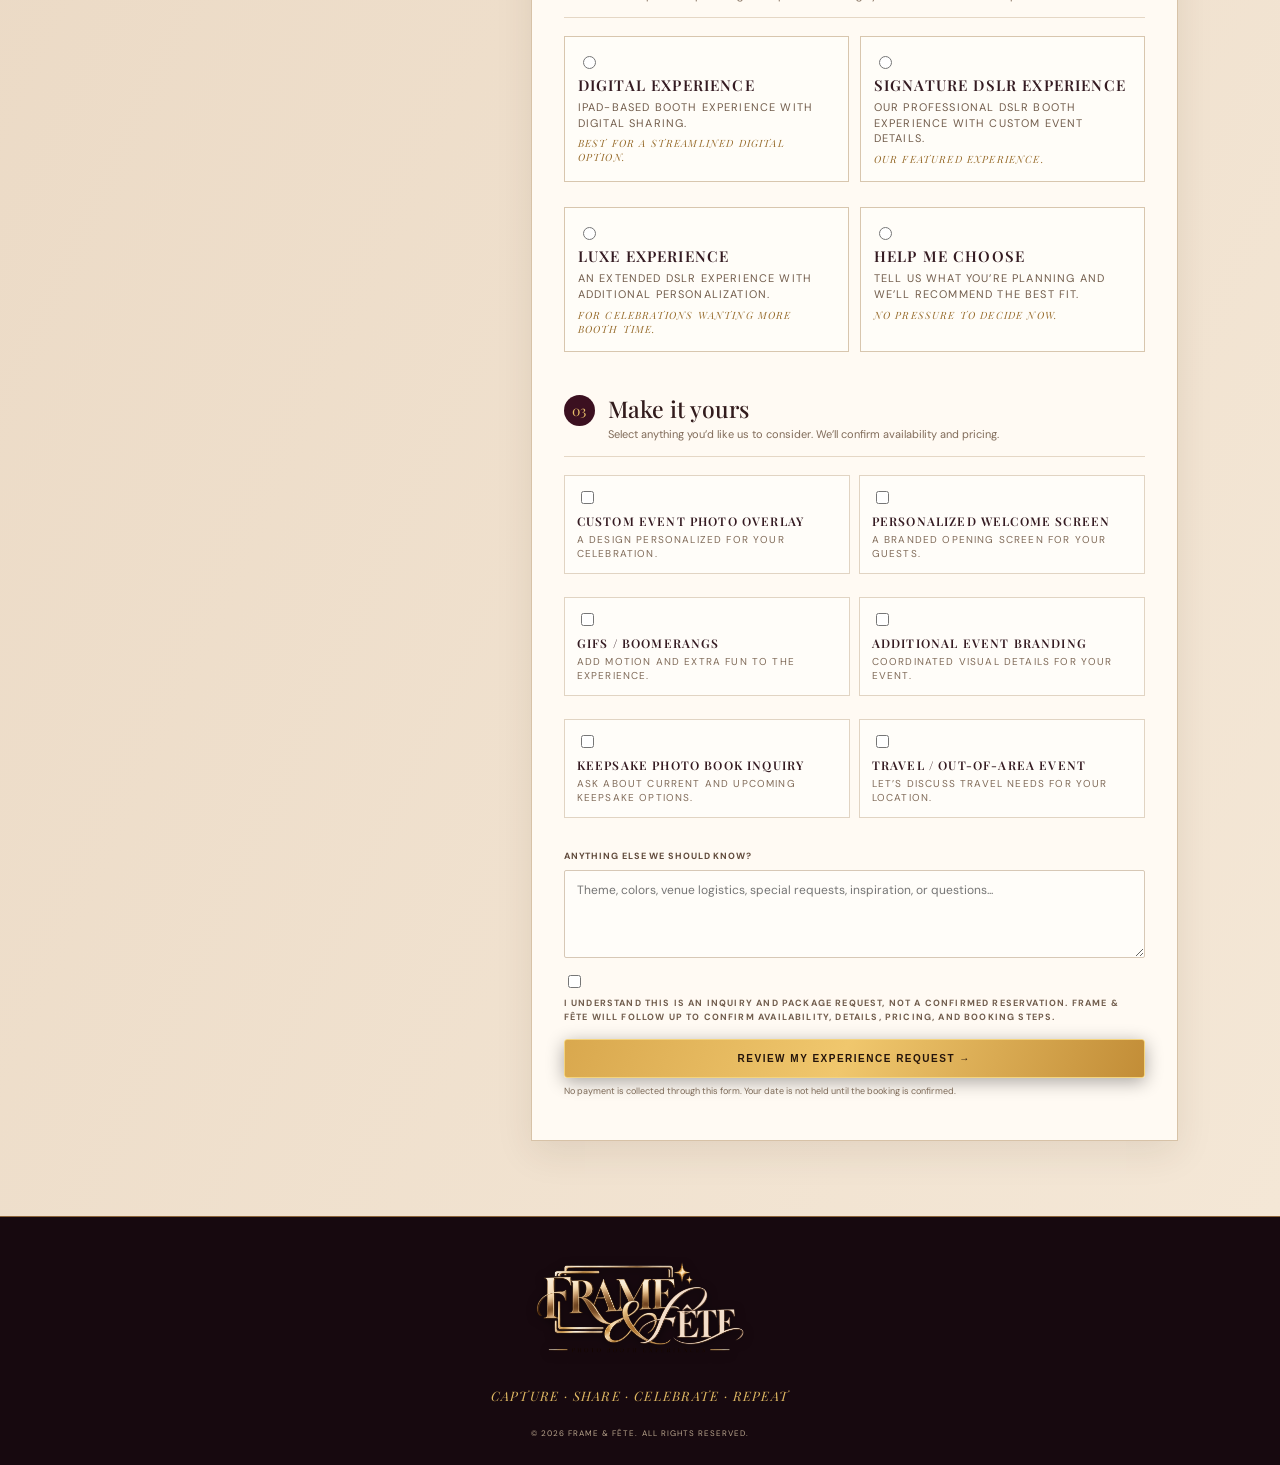
==== commit a18ba095: "Add files via upload" ====
--- a/index.html
+++ b/index.html
@@ -14,7 +14,7 @@
   <header class="header">
     <button class="menu-toggle" aria-label="Toggle navigation" aria-expanded="false">☰</button>
     <nav class="nav nav-left"><a href="#home">Home</a><a href="#experience">The Experience</a><a href="#packages">Packages</a></nav>
-    <a class="brand brand-logo" href="#home" aria-label="Frame & Fête home"><img src="assets/original-gold-logo.png" alt="Frame & Fête — Photo Booth Experiences" /></a>
+    <a class="brand brand-logo" href="#home" aria-label="Frame & Fête home"><img src="original-gold-logo.png" alt="Frame & Fête — Photo Booth Experiences" /></a>
     <nav class="nav nav-right"><a href="#celebrations">Celebrations</a><a href="#keepsakes">Keepsakes</a><a class="nav-cta" href="#inquire">Inquire</a></nav>
   </header>
   <main>
@@ -63,7 +63,7 @@
     </section>
     <section class="real-booth">
       <div class="real-booth-copy"><p class="eyebrow">A CLOSER LOOK</p><h2>Your booth.<br><em>Your moment.</em></h2><p>Meet the real Frame & Fête setup. These photographs show our actual booth and event setup — not stock imagery.</p></div>
-      <div class="real-booth-photos"><figure><img src="assets/booth-event.jpeg" alt="Frame & Fête photo booth at an event"><figcaption>AT THE EVENT</figcaption></figure><figure><img src="assets/booth-front.jpeg" alt="Front view of the actual Frame & Fête photo booth"><figcaption>THE BOOTH</figcaption></figure><figure><img src="assets/booth-setup.jpeg" alt="Frame & Fête booth beside event balloon decor"><figcaption>SETUP DETAILS</figcaption></figure></div>
+      <div class="real-booth-photos"><figure><img src="booth-event.jpeg" alt="Frame & Fête photo booth at an event"><figcaption>AT THE EVENT</figcaption></figure><figure><img src="booth-front.jpeg" alt="Front view of the actual Frame & Fête photo booth"><figcaption>THE BOOTH</figcaption></figure><figure><img src="booth-setup.jpeg" alt="Frame & Fête booth beside event balloon decor"><figcaption>SETUP DETAILS</figcaption></figure></div>
     </section>
     <section class="cta"><p>Whatever the occasion,</p><h2>Make it a <em>moment worth remembering.</em></h2><a class="gold-button" href="#inquire">INQUIRE ABOUT YOUR EVENT →</a></section>
     <section class="inquire inquiry-builder" id="inquire">
@@ -116,6 +116,6 @@
   </form>
 </section>
   </main>
-  <footer><a class="brand footer-brand brand-logo" href="#home" aria-label="Frame & Fête home"><img src="assets/original-gold-logo.png" alt="Frame & Fête — Photo Booth Experiences" /></a><p>CAPTURE · SHARE · CELEBRATE · REPEAT</p><small>© <span id="year"></span> FRAME & FÊTE. ALL RIGHTS RESERVED.</small></footer>
+  <footer><a class="brand footer-brand brand-logo" href="#home" aria-label="Frame & Fête home"><img src="original-gold-logo.png" alt="Frame & Fête — Photo Booth Experiences" /></a><p>CAPTURE · SHARE · CELEBRATE · REPEAT</p><small>© <span id="year"></span> FRAME & FÊTE. ALL RIGHTS RESERVED.</small></footer>
   <script src="script.js"></script>
 </body></html>
--- a/styles.css
+++ b/styles.css
@@ -1,6 +1,6 @@
 :root{--wine:#3b1020;--wine2:#260d17;--plum:#50172f;--green:#102b23;--espresso:#170e12;--gold:#c49a50;--gold2:#e0b963;--ivory:#f4e7d6;--cream:#ead8c3;--muted:#c8b7a4;--serif:'Playfair Display',Georgia,serif;--sans:'DM Sans',Arial,sans-serif}
 *{box-sizing:border-box}html{scroll-behavior:smooth}body{margin:0;background:var(--espresso);color:var(--ivory);font-family:var(--sans);font-size:14px;line-height:1.65}a{color:inherit;text-decoration:none}.announcement{height:27px;background:#1d0911;color:#d9c6a5;text-align:center;font-size:9px;letter-spacing:.18em;padding:5px 12px}.announcement span{color:var(--gold);padding:0 8px}.header{height:78px;background:linear-gradient(90deg,#250b15,#3b1020 50%,#250b15);display:grid;grid-template-columns:1fr auto 1fr;align-items:center;padding:0 5.5%;border-bottom:1px solid #a67c3c66;position:sticky;top:0;z-index:50}.nav{display:flex;align-items:center;gap:clamp(14px,2.3vw,36px);font-size:10px;text-transform:uppercase;letter-spacing:.14em}.nav-right{justify-content:flex-end}.nav a{transition:color .2s}.nav a:hover{color:var(--gold2)}.brand{display:flex;flex-direction:column;text-align:center;line-height:1}.brand>span{font:400 31px var(--serif);letter-spacing:.04em;white-space:nowrap}.brand i{color:var(--gold2);font-style:italic}.brand small{font-size:8px;letter-spacing:.19em;color:var(--gold2);margin-top:6px}.nav-cta{border:1px solid var(--gold);padding:9px 22px;border-radius:3px}.menu-toggle{display:none;background:none;border:0;color:var(--ivory);font-size:23px}
-.hero{min-height:475px;display:grid;grid-template-columns:37% 63%;background:radial-gradient(ellipse at 20% 55%,#481629 0%,#1c0d13 70%);position:relative;overflow:hidden}.hero:before{content:"";position:absolute;inset:0;background:linear-gradient(90deg,rgba(19,8,13,.96) 0%,rgba(28,10,17,.92) 33%,rgba(28,10,17,.1) 62%,transparent 100%);z-index:1;pointer-events:none}.hero-copy{padding:52px 0 45px 9%;position:relative;z-index:2;align-self:center;max-width:570px}.eyebrow{font-size:10px;letter-spacing:.23em;color:var(--gold2);font-weight:700;margin:0 0 17px}.hero h1{font:500 clamp(48px,5.1vw,72px)/.98 var(--serif);letter-spacing:-.04em;margin:0}.hero h1 em,.package-intro h2 em,.keepsake-copy h2 em,.real-booth h2 em,.inquire h2 em{color:var(--gold2);font-weight:400}.swoosh{width:150px;height:13px;border-top:2px solid var(--gold);border-radius:50%;transform:rotate(-3deg);margin:16px 0 12px 135px}.hero-description{max-width:385px;color:#e1d4c5;font-size:13px;line-height:1.7;margin:0 0 22px}.gold-button{display:inline-flex;align-items:center;justify-content:center;gap:18px;background:linear-gradient(110deg,#d9a84e,#f0c76d 48%,#c28d37);color:#24140b;padding:13px 23px;border:1px solid #f4d47e;border-radius:3px;font-size:10px;font-weight:700;letter-spacing:.15em;box-shadow:0 4px 18px #0005;cursor:pointer;transition:filter .2s,transform .2s}.gold-button:hover{filter:brightness(1.08);transform:translateY(-1px)}.hero-art{position:relative;min-height:475px;background-image:linear-gradient(90deg,rgba(24,9,15,.12),rgba(24,9,15,0) 30%),url('assets/hero-styled-concept.jpg');background-size:cover;background-position:center 47%;}.hero-art:after{content:"";position:absolute;inset:0;background:linear-gradient(0deg,rgba(14,7,10,.55),transparent 30%,transparent 80%,rgba(14,7,10,.16))}.hero-art-label{position:absolute;bottom:17px;right:25px;z-index:2;font-size:8px;letter-spacing:.16em;color:#f3dfc0}.hero-art-label span{padding-left:25px;color:var(--gold2)}.hero-art-note{position:absolute;bottom:17px;left:20px;z-index:2;font-size:7px;letter-spacing:.13em;color:#e5d2b5;opacity:.75}
+.hero{min-height:475px;display:grid;grid-template-columns:37% 63%;background:radial-gradient(ellipse at 20% 55%,#481629 0%,#1c0d13 70%);position:relative;overflow:hidden}.hero:before{content:"";position:absolute;inset:0;background:linear-gradient(90deg,rgba(19,8,13,.96) 0%,rgba(28,10,17,.92) 33%,rgba(28,10,17,.1) 62%,transparent 100%);z-index:1;pointer-events:none}.hero-copy{padding:52px 0 45px 9%;position:relative;z-index:2;align-self:center;max-width:570px}.eyebrow{font-size:10px;letter-spacing:.23em;color:var(--gold2);font-weight:700;margin:0 0 17px}.hero h1{font:500 clamp(48px,5.1vw,72px)/.98 var(--serif);letter-spacing:-.04em;margin:0}.hero h1 em,.package-intro h2 em,.keepsake-copy h2 em,.real-booth h2 em,.inquire h2 em{color:var(--gold2);font-weight:400}.swoosh{width:150px;height:13px;border-top:2px solid var(--gold);border-radius:50%;transform:rotate(-3deg);margin:16px 0 12px 135px}.hero-description{max-width:385px;color:#e1d4c5;font-size:13px;line-height:1.7;margin:0 0 22px}.gold-button{display:inline-flex;align-items:center;justify-content:center;gap:18px;background:linear-gradient(110deg,#d9a84e,#f0c76d 48%,#c28d37);color:#24140b;padding:13px 23px;border:1px solid #f4d47e;border-radius:3px;font-size:10px;font-weight:700;letter-spacing:.15em;box-shadow:0 4px 18px #0005;cursor:pointer;transition:filter .2s,transform .2s}.gold-button:hover{filter:brightness(1.08);transform:translateY(-1px)}.hero-art{position:relative;min-height:475px;background-image:linear-gradient(90deg,rgba(24,9,15,.12),rgba(24,9,15,0) 30%),url('hero-styled-concept.jpg');background-size:cover;background-position:center 47%;}.hero-art:after{content:"";position:absolute;inset:0;background:linear-gradient(0deg,rgba(14,7,10,.55),transparent 30%,transparent 80%,rgba(14,7,10,.16))}.hero-art-label{position:absolute;bottom:17px;right:25px;z-index:2;font-size:8px;letter-spacing:.16em;color:#f3dfc0}.hero-art-label span{padding-left:25px;color:var(--gold2)}.hero-art-note{position:absolute;bottom:17px;left:20px;z-index:2;font-size:7px;letter-spacing:.13em;color:#e5d2b5;opacity:.75}
 .featurebar{display:grid;grid-template-columns:repeat(4,1fr);background:linear-gradient(90deg,#09231b,#123a2c,#09231b);border-top:1px solid #b58a45;border-bottom:1px solid #b58a45;padding:18px 5%;gap:15px}.featurebar>div{display:flex;align-items:center;justify-content:center;gap:14px;border-right:1px solid #c7a56b77}.featurebar>div:last-child{border:0}.feature-icon{font:30px var(--serif);color:var(--gold2)}.featurebar span{display:flex;flex-direction:column}.featurebar strong{font:12px var(--serif);letter-spacing:.13em}.featurebar small{font-size:10px;color:#d7c6b0;margin-top:2px}
 .celebrations{padding:35px 4.5% 31px;background:radial-gradient(ellipse at center,#38151e,#1b0d12 75%)}.section-kicker{display:flex;align-items:center;justify-content:center;gap:24px;font:600 14px var(--serif);letter-spacing:.34em;text-align:center;margin:0 0 25px}.section-kicker span{height:1px;width:60px;background:var(--gold)}.occasion-grid{display:grid;grid-template-columns:repeat(7,1fr);gap:12px}.occasion{min-width:0;text-align:center}.occasion-art{height:138px;border:1px solid var(--gold);border-radius:9px;display:flex;flex-direction:column;justify-content:space-between;align-items:center;padding:13px 8px 18px;overflow:hidden;position:relative;box-shadow:inset 0 0 35px #0008,0 4px 14px #0004}.occasion-art:before{content:"";position:absolute;inset:0;background:radial-gradient(circle at 50% 25%,#c49a5033,transparent 48%),linear-gradient(135deg,#6c293b,#241019 65%);z-index:0}.occasion-art:after{content:"";position:absolute;width:150px;height:150px;border:1px solid #c49a5044;border-radius:50%;top:15px}.occasion-art b,.occasion-art span{position:relative;z-index:1}.occasion-art b{font:italic 13px var(--serif);color:var(--gold2);align-self:flex-start}.occasion-art span{font:500 20px/1.12 var(--serif);letter-spacing:.07em;color:#f4e7d6}.occasion-birthday:before{background:radial-gradient(circle at 50% 30%,#d6a34c55,transparent 55%),linear-gradient(135deg,#6c3b20,#2a1018)}.occasion-shower:before{background:radial-gradient(circle at 50% 30%,#a96d7555,transparent 55%),linear-gradient(135deg,#713c4d,#2b101b)}.occasion-grad:before{background:radial-gradient(circle at 50% 30%,#c5a15c55,transparent 55%),linear-gradient(135deg,#244638,#101b18)}.occasion-corporate:before{background:radial-gradient(circle at 50% 30%,#9a855d55,transparent 55%),linear-gradient(135deg,#45403a,#171412)}.occasion-reunion:before{background:radial-gradient(circle at 50% 30%,#6f8a5c55,transparent 55%),linear-gradient(135deg,#34533a,#101b15)}.occasion-more:before{background:radial-gradient(circle at 50% 30%,#a46b8755,transparent 55%),linear-gradient(135deg,#52203d,#1d101a)}.occasion h3{font:11px var(--serif);letter-spacing:.12em;margin:9px 0 0}.center-note{text-align:center;color:#cbb89f;font:italic 14px var(--serif);margin:24px 0 0}
 .packages{display:grid;grid-template-columns:1.15fr repeat(3,1fr);gap:15px;align-items:center;background:linear-gradient(110deg,#ead8c3,#f2e5d5 55%,#dfc6a8);color:#24160f;padding:42px 5.5% 35px}.package-intro .eyebrow{color:#79502f;margin-bottom:12px}.package-intro h2{font:500 clamp(30px,3vw,43px)/1.08 var(--serif);margin:0}.gold-rule{height:2px;width:160px;background:var(--gold);margin:18px 0;transform:rotate(-3deg)}.package-intro>p:last-child{font-size:11px;color:#6c594a;max-width:250px}.package-card{position:relative;min-height:250px;border-radius:13px;background:linear-gradient(145deg,#56182e,#2b0e1a);color:var(--ivory);padding:25px 22px 21px;text-align:center;display:flex;flex-direction:column;align-items:center;box-shadow:0 8px 16px #28130f30;border:1px solid #a9784d}.package-card.signature{background:linear-gradient(145deg,#143e2e,#071b14);border:2px solid #d5a94e;box-shadow:0 0 0 3px #d5a94e44,0 8px 20px #24150d33}.package-card label{position:absolute;top:-13px;background:linear-gradient(90deg,#d6a84f,#f5d17a);color:#2b190c;padding:5px 17px;border-radius:3px;font-size:8px;font-weight:700;letter-spacing:.13em}.package-type{font:11px var(--serif);letter-spacing:.23em;color:var(--gold2);margin:0}.package-card h3{font:italic 27px var(--serif);margin:0 0 12px}.package-card small{font-size:8px;letter-spacing:.2em;color:#d7c5ac}.package-card strong{font:42px var(--serif);color:var(--gold2);line-height:1.2;margin:3px 0 9px}.package-card>span{font-size:11px;line-height:1.5;min-height:50px;color:#eaded0}.package-card>a{font-size:9px;letter-spacing:.12em;color:var(--gold2);margin-top:auto;padding-top:13px}.package-note{grid-column:1/-1;text-align:center;font-size:9px;color:#755f4d;margin:0}
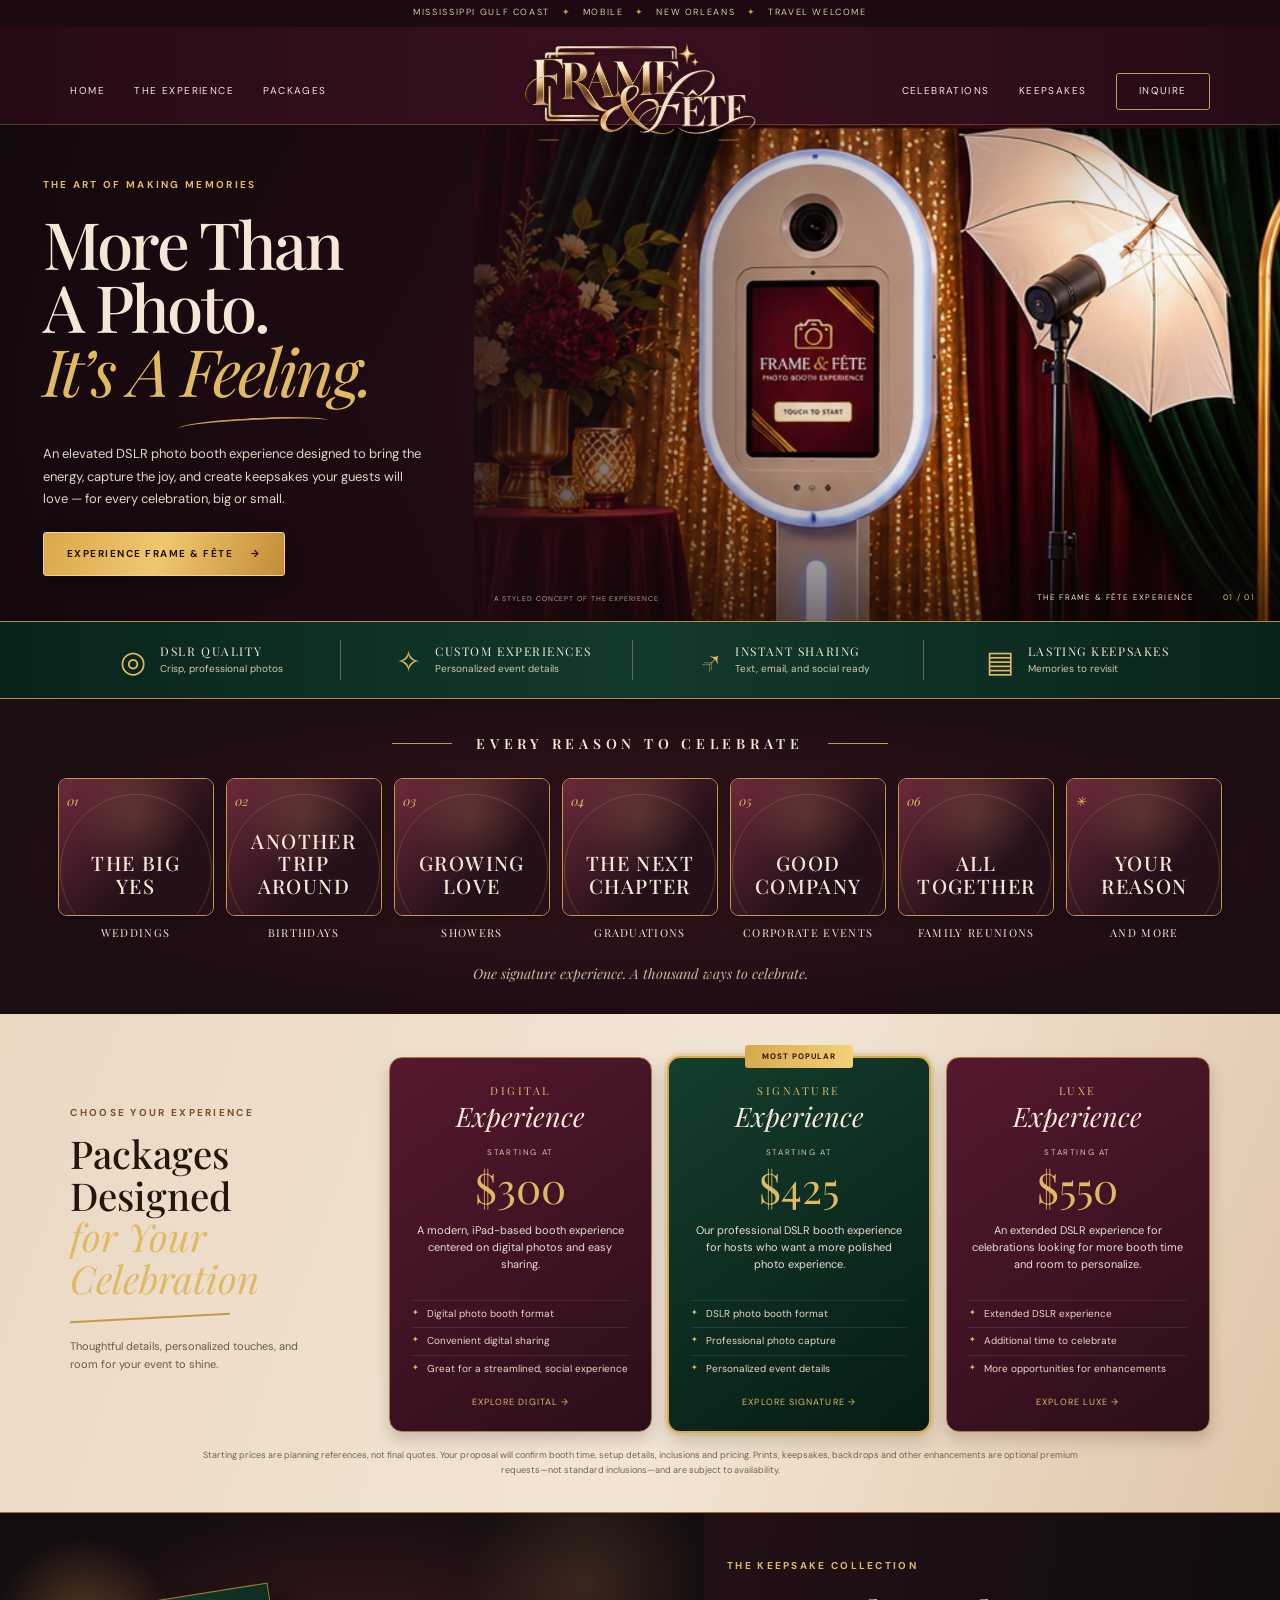
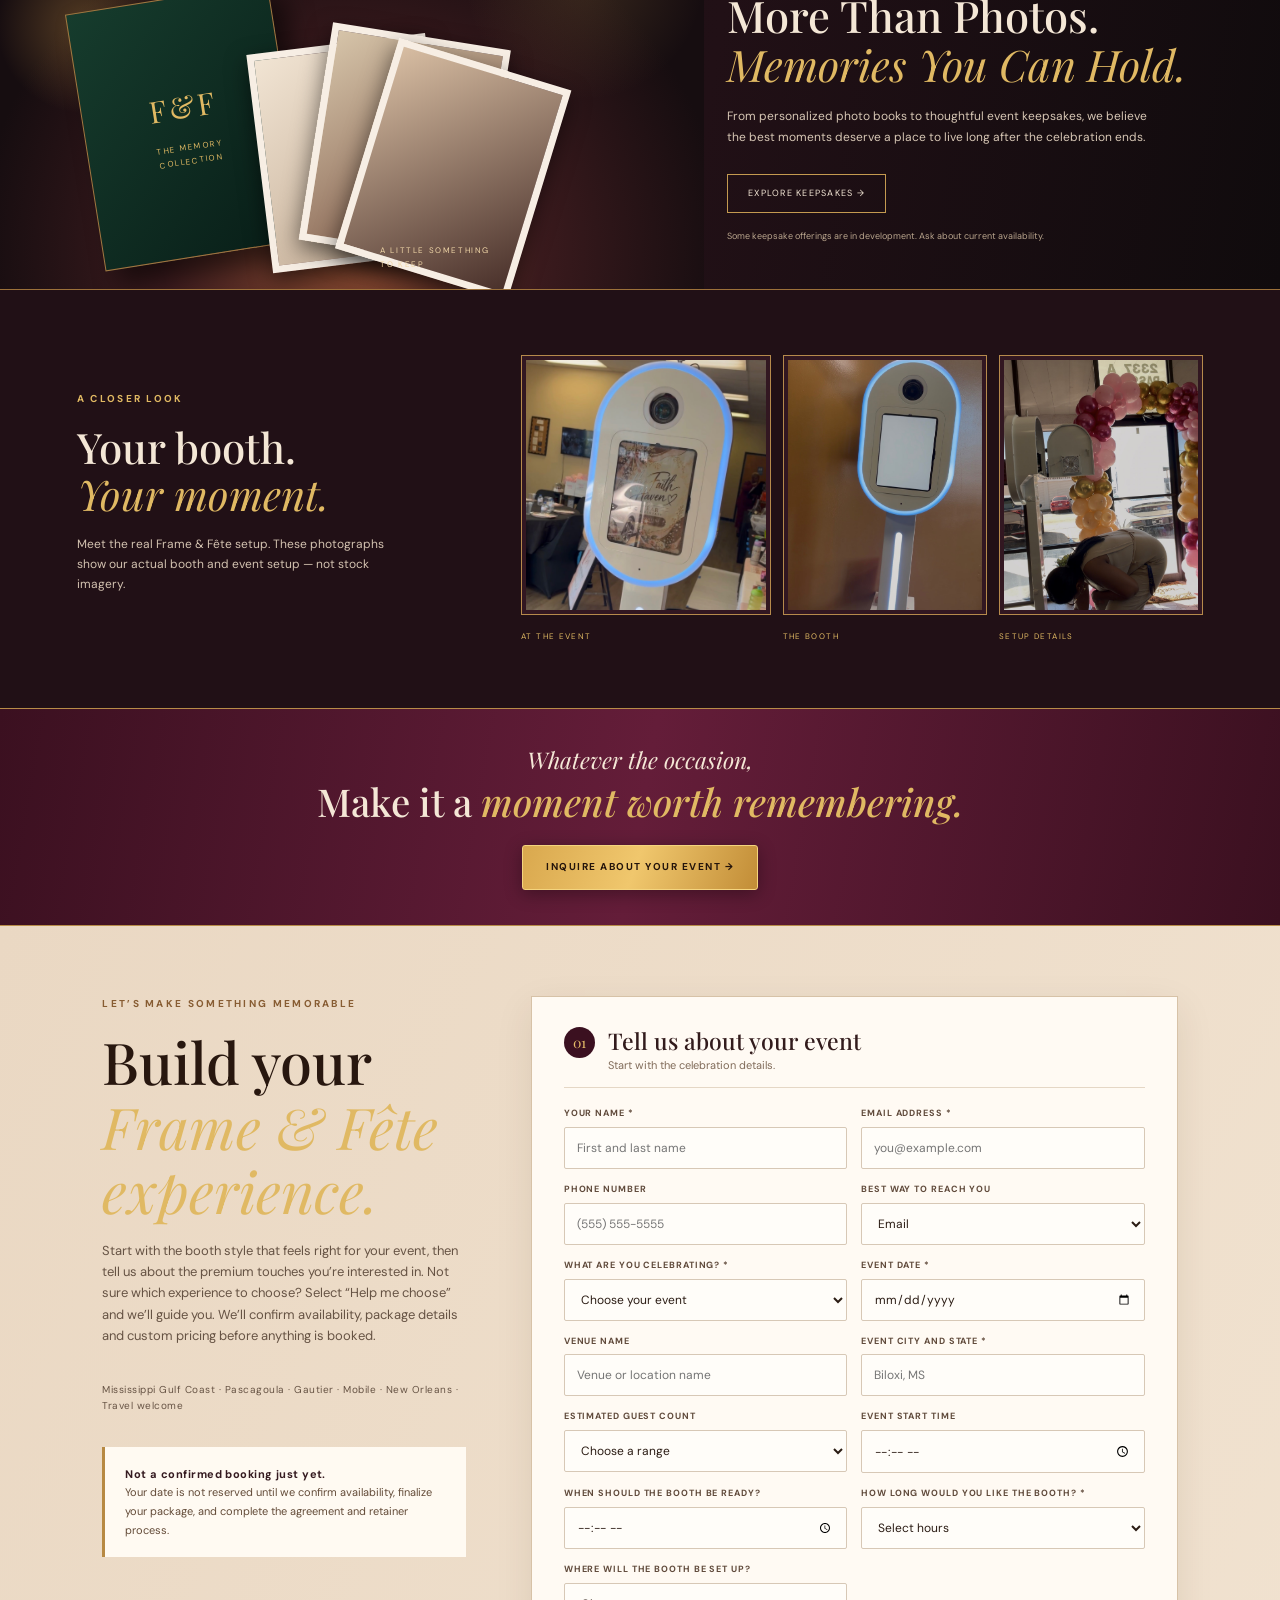
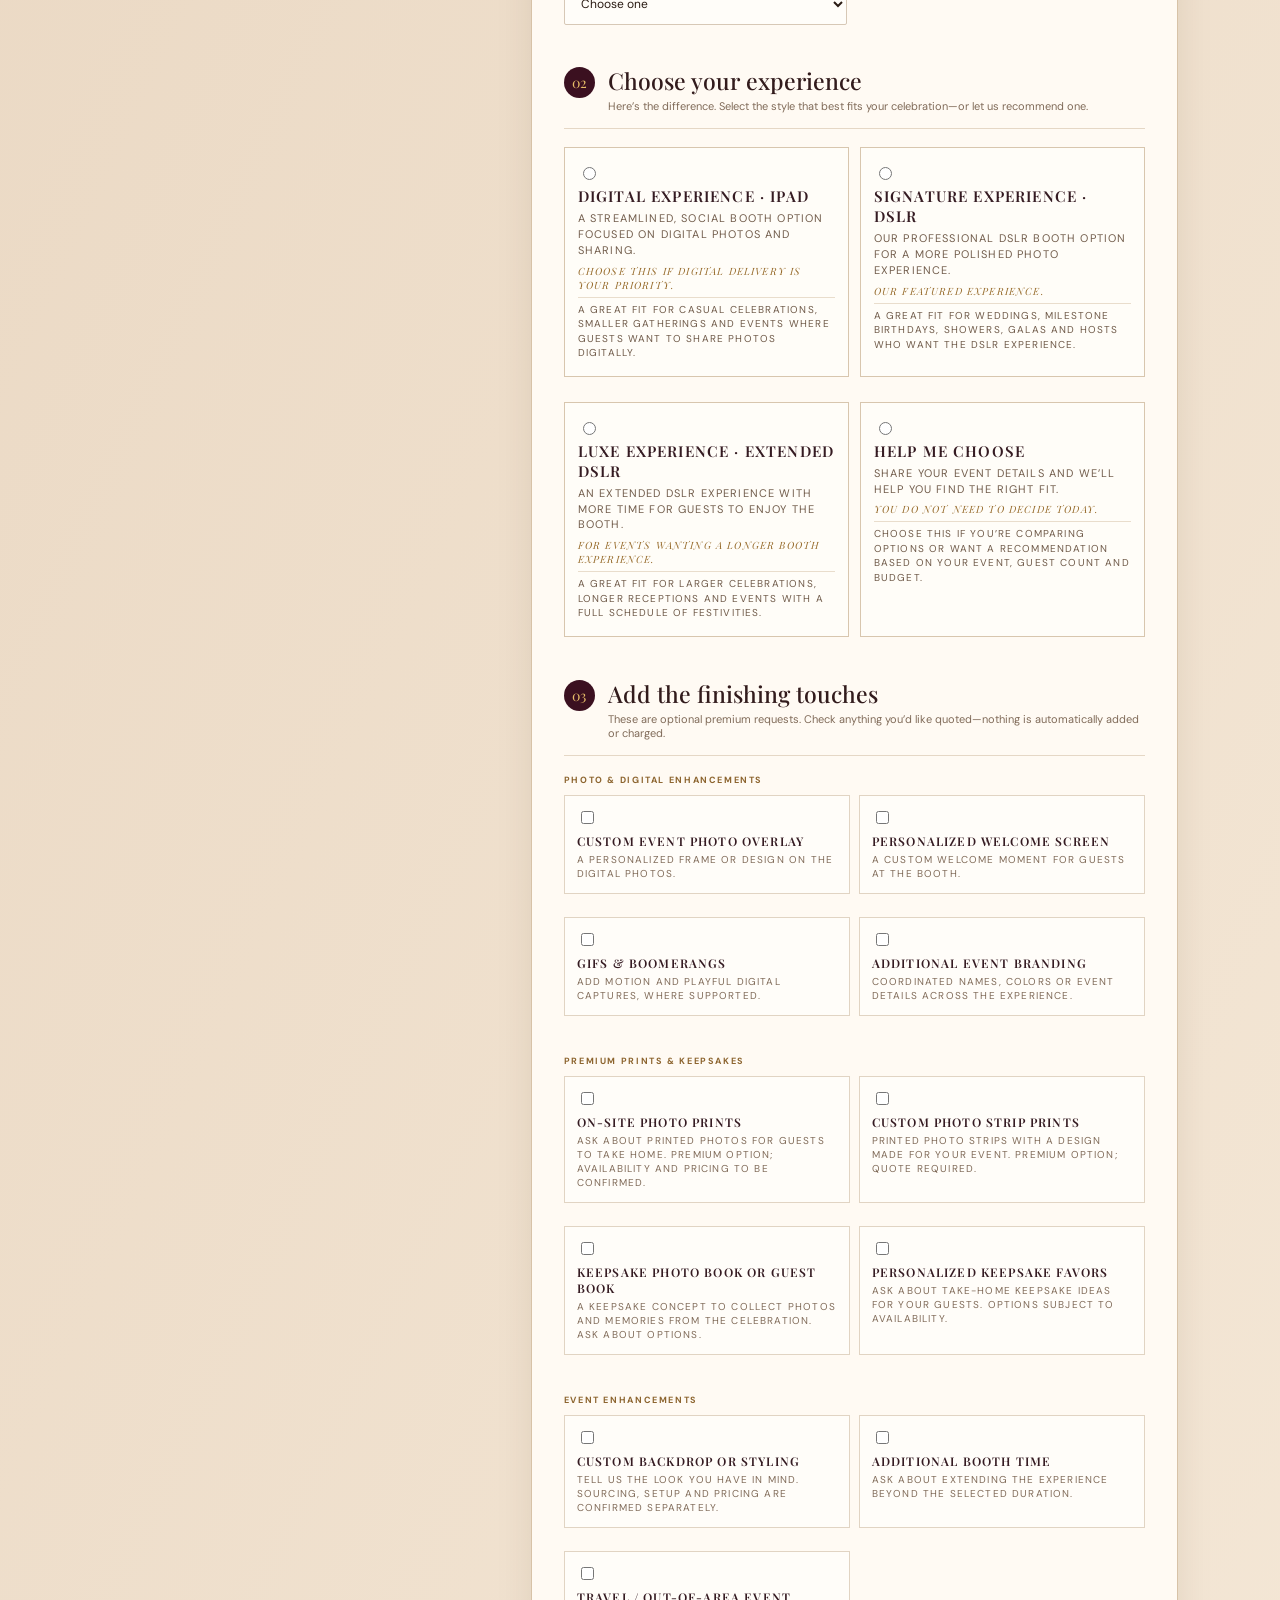
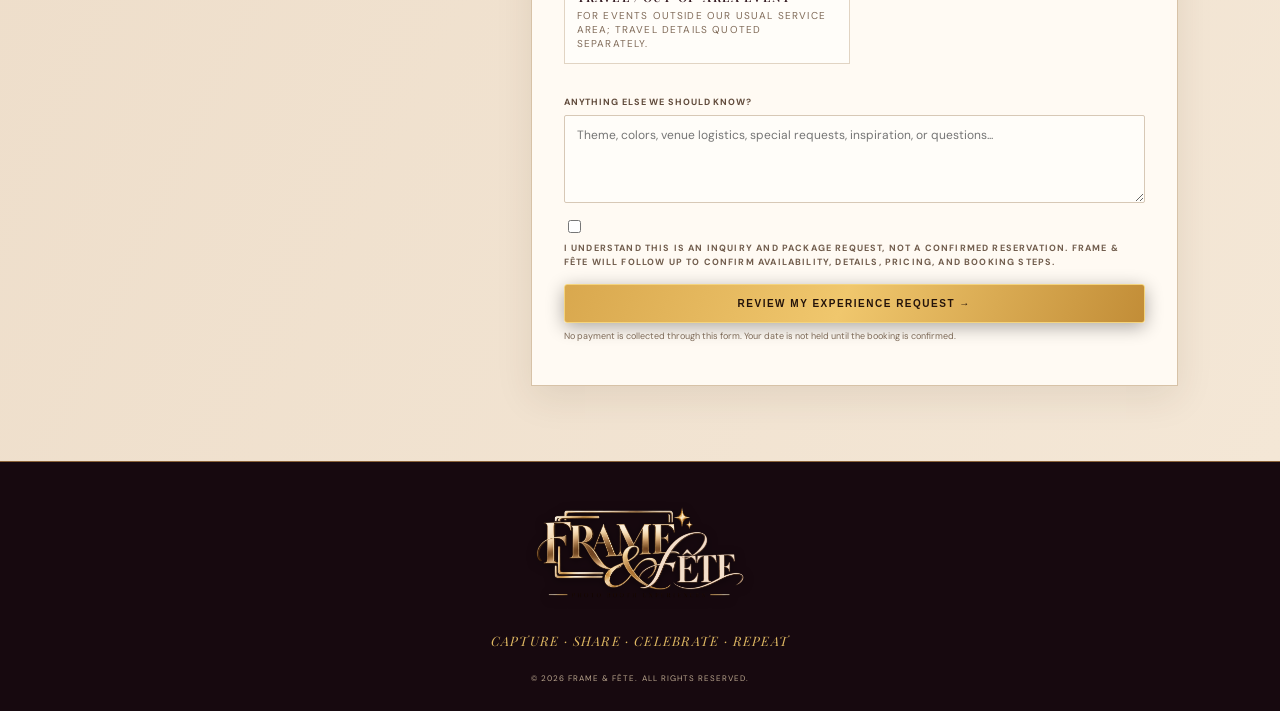
==== commit d3e6f61a: "Add files via upload" ====
--- a/index.html
+++ b/index.html
@@ -52,10 +52,10 @@
     </section>
     <section class="packages" id="packages">
       <div class="package-intro"><p class="eyebrow">CHOOSE YOUR EXPERIENCE</p><h2>Packages Designed<br><em>for Your Celebration</em></h2><div class="gold-rule"></div><p>Thoughtful details, personalized touches, and room for your event to shine.</p></div>
-      <article class="package-card"><p class="package-type">DIGITAL</p><h3>Experience</h3><small>STARTING AT</small><strong>$300</strong><span>A streamlined, iPad-based digital photo booth experience.</span><a href="#inquire">EXPLORE DIGITAL →</a></article>
-      <article class="package-card signature"><label>MOST POPULAR</label><p class="package-type">SIGNATURE</p><h3>Experience</h3><small>STARTING AT</small><strong>$425</strong><span>Our elevated DSLR photo booth experience with personalized details.</span><a href="#inquire">EXPLORE SIGNATURE →</a></article>
-      <article class="package-card"><p class="package-type">LUXE</p><h3>Experience</h3><small>STARTING AT</small><strong>$550</strong><span>An extended experience with additional time and enhancements.</span><a href="#inquire">EXPLORE LUXE →</a></article>
-      <p class="package-note">Starting prices are planning references. Final package inclusions and pricing are confirmed in your custom quote. Backdrops and printed photos are not currently included as standard offerings.</p>
+      <article class="package-card"><p class="package-type">DIGITAL</p><h3>Experience</h3><small>STARTING AT</small><strong>$300</strong><span class="package-summary">A modern, iPad-based booth experience centered on digital photos and easy sharing.</span><ul class="package-details"><li>Digital photo booth format</li><li>Convenient digital sharing</li><li>Great for a streamlined, social experience</li></ul><a href="#inquire">EXPLORE DIGITAL →</a></article>
+      <article class="package-card signature"><label>MOST POPULAR</label><p class="package-type">SIGNATURE</p><h3>Experience</h3><small>STARTING AT</small><strong>$425</strong><span class="package-summary">Our professional DSLR booth experience for hosts who want a more polished photo experience.</span><ul class="package-details"><li>DSLR photo booth format</li><li>Professional photo capture</li><li>Personalized event details</li></ul><a href="#inquire">EXPLORE SIGNATURE →</a></article>
+      <article class="package-card"><p class="package-type">LUXE</p><h3>Experience</h3><small>STARTING AT</small><strong>$550</strong><span class="package-summary">An extended DSLR experience for celebrations looking for more booth time and room to personalize.</span><ul class="package-details"><li>Extended DSLR experience</li><li>Additional time to celebrate</li><li>More opportunities for enhancements</li></ul><a href="#inquire">EXPLORE LUXE →</a></article>
+      <p class="package-note">Starting prices are planning references, not final quotes. Your proposal will confirm booth time, setup details, inclusions and pricing. Prints, keepsakes, backdrops and other enhancements are optional premium requests—not standard inclusions—and are subject to availability.</p>
     </section>
     <section class="keepsake" id="keepsakes">
       <div class="keepsake-artwork"><div class="book-mock"><span>F&F</span><small>THE MEMORY<br>COLLECTION</small></div><div class="print-stack"><i></i><i></i><i></i></div><div class="keepsake-caption">A LITTLE SOMETHING<br>TO KEEP</div></div>
@@ -70,7 +70,7 @@
   <div class="inquire-copy">
     <p class="eyebrow">LET’S MAKE SOMETHING MEMORABLE</p>
     <h2>Build your<br><em>Frame & Fête experience.</em></h2>
-    <p>Tell us about your celebration, choose the experience you're interested in, and personalize the details. We’ll review your request and follow up with availability and a confirmed custom quote.</p>
+    <p>Start with the booth style that feels right for your event, then tell us about the premium touches you’re interested in. Not sure which experience to choose? Select “Help me choose” and we’ll guide you. We’ll confirm availability, package details and custom pricing before anything is booked.</p>
     <p class="service-area">Mississippi Gulf Coast · Pascagoula · Gautier · Mobile · New Orleans · Travel welcome</p>
     <div class="booking-note"><strong>Not a confirmed booking just yet.</strong><br>Your date is not reserved until we confirm availability, finalize your package, and complete the agreement and retainer process.</div>
   </div>
@@ -91,21 +91,33 @@
       <label>How long would you like the booth? *<select name="duration" required><option value="">Select hours</option><option>2 hours</option><option>3 hours</option><option>4 hours</option><option>5 hours</option><option>6+ hours — let's discuss</option><option>Not sure — help me decide</option></select></label>
       <label>Where will the booth be set up?<select name="setting"><option value="">Choose one</option><option>Indoors</option><option>Outdoors / covered</option><option>Outdoors / open air</option><option>Not sure yet</option></select></label>
     </div>
-    <div class="builder-heading builder-heading-spaced"><span>02</span><div><h3>Choose your experience</h3><p>This helps us shape the right setup. You can change your mind after we follow up.</p></div></div>
+    <div class="builder-heading builder-heading-spaced"><span>02</span><div><h3>Choose your experience</h3><p>Here’s the difference. Select the style that best fits your celebration—or let us recommend one.</p></div></div>
     <div class="experience-options">
-      <label class="experience-choice"><input type="radio" name="package" value="Digital Experience (iPad)" required><span class="choice-content"><b>Digital Experience</b><small>iPad-based booth experience with digital sharing.</small><em>Best for a streamlined digital option.</em></span></label>
-      <label class="experience-choice featured-choice"><input type="radio" name="package" value="Signature DSLR Experience"><span class="choice-content"><b>Signature DSLR Experience</b><small>Our professional DSLR booth experience with custom event details.</small><em>Our featured experience.</em></span></label>
-      <label class="experience-choice"><input type="radio" name="package" value="Luxe Extended DSLR Experience"><span class="choice-content"><b>Luxe Experience</b><small>An extended DSLR experience with additional personalization.</small><em>For celebrations wanting more booth time.</em></span></label>
-      <label class="experience-choice"><input type="radio" name="package" value="Help me choose"><span class="choice-content"><b>Help me choose</b><small>Tell us what you’re planning and we’ll recommend the best fit.</small><em>No pressure to decide now.</em></span></label>
+      <label class="experience-choice"><input type="radio" name="package" value="Digital Experience (iPad)" required><span class="choice-content"><b>Digital Experience · iPad</b><small>A streamlined, social booth option focused on digital photos and sharing.</small><em>Choose this if digital delivery is your priority.</em><small class="choice-fit">A great fit for casual celebrations, smaller gatherings and events where guests want to share photos digitally.</small></span></label>
+      <label class="experience-choice featured-choice"><input type="radio" name="package" value="Signature DSLR Experience"><span class="choice-content"><b>Signature Experience · DSLR</b><small>Our professional DSLR booth option for a more polished photo experience.</small><em>Our featured experience.</em><small class="choice-fit">A great fit for weddings, milestone birthdays, showers, galas and hosts who want the DSLR experience.</small></span></label>
+      <label class="experience-choice"><input type="radio" name="package" value="Luxe Extended DSLR Experience"><span class="choice-content"><b>Luxe Experience · Extended DSLR</b><small>An extended DSLR experience with more time for guests to enjoy the booth.</small><em>For events wanting a longer booth experience.</em><small class="choice-fit">A great fit for larger celebrations, longer receptions and events with a full schedule of festivities.</small></span></label>
+      <label class="experience-choice"><input type="radio" name="package" value="Help me choose"><span class="choice-content"><b>Help me choose</b><small>Share your event details and we’ll help you find the right fit.</small><em>You do not need to decide today.</em><small class="choice-fit">Choose this if you’re comparing options or want a recommendation based on your event, guest count and budget.</small></span></label>
     </div>
-    <div class="builder-heading builder-heading-spaced"><span>03</span><div><h3>Make it yours</h3><p>Select anything you’d like us to consider. We’ll confirm availability and pricing.</p></div></div>
+    <div class="builder-heading builder-heading-spaced"><span>03</span><div><h3>Add the finishing touches</h3><p>These are optional premium requests. Check anything you’d like quoted—nothing is automatically added or charged.</p></div></div>
+    <p class="addon-category">PHOTO & DIGITAL ENHANCEMENTS</p>
     <div class="addon-grid">
-      <label><input type="checkbox" name="enhancements" value="Custom event photo overlay"><span><b>Custom event photo overlay</b><small>A design personalized for your celebration.</small></span></label>
-      <label><input type="checkbox" name="enhancements" value="Personalized welcome screen"><span><b>Personalized welcome screen</b><small>A branded opening screen for your guests.</small></span></label>
-      <label><input type="checkbox" name="enhancements" value="GIFs / boomerangs"><span><b>GIFs / boomerangs</b><small>Add motion and extra fun to the experience.</small></span></label>
-      <label><input type="checkbox" name="enhancements" value="Custom start screen / event branding"><span><b>Additional event branding</b><small>Coordinated visual details for your event.</small></span></label>
-      <label><input type="checkbox" name="enhancements" value="Keepsake photo book inquiry"><span><b>Keepsake photo book inquiry</b><small>Ask about current and upcoming keepsake options.</small></span></label>
-      <label><input type="checkbox" name="enhancements" value="Travel / out-of-area event"><span><b>Travel / out-of-area event</b><small>Let’s discuss travel needs for your location.</small></span></label>
+      <label><input type="checkbox" name="enhancements" value="Custom event photo overlay"><span><b>Custom event photo overlay</b><small>A personalized frame or design on the digital photos.</small></span></label>
+      <label><input type="checkbox" name="enhancements" value="Personalized welcome screen"><span><b>Personalized welcome screen</b><small>A custom welcome moment for guests at the booth.</small></span></label>
+      <label><input type="checkbox" name="enhancements" value="GIFs / boomerangs"><span><b>GIFs & boomerangs</b><small>Add motion and playful digital captures, where supported.</small></span></label>
+      <label><input type="checkbox" name="enhancements" value="Additional event branding"><span><b>Additional event branding</b><small>Coordinated names, colors or event details across the experience.</small></span></label>
+    </div>
+    <p class="addon-category addon-category-spaced">PREMIUM PRINTS & KEEPSAKES</p>
+    <div class="addon-grid">
+      <label><input type="checkbox" name="enhancements" value="On-site photo prints inquiry"><span><b>On-site photo prints</b><small>Ask about printed photos for guests to take home. Premium option; availability and pricing to be confirmed.</small></span></label>
+      <label><input type="checkbox" name="enhancements" value="Custom photo strip prints inquiry"><span><b>Custom photo strip prints</b><small>Printed photo strips with a design made for your event. Premium option; quote required.</small></span></label>
+      <label><input type="checkbox" name="enhancements" value="Keepsake photo book / guest book inquiry"><span><b>Keepsake photo book or guest book</b><small>A keepsake concept to collect photos and memories from the celebration. Ask about options.</small></span></label>
+      <label><input type="checkbox" name="enhancements" value="Personalized keepsake favor inquiry"><span><b>Personalized keepsake favors</b><small>Ask about take-home keepsake ideas for your guests. Options subject to availability.</small></span></label>
+    </div>
+    <p class="addon-category addon-category-spaced">EVENT ENHANCEMENTS</p>
+    <div class="addon-grid">
+      <label><input type="checkbox" name="enhancements" value="Custom backdrop or backdrop styling inquiry"><span><b>Custom backdrop or styling</b><small>Tell us the look you have in mind. Sourcing, setup and pricing are confirmed separately.</small></span></label>
+      <label><input type="checkbox" name="enhancements" value="Additional booth time"><span><b>Additional booth time</b><small>Ask about extending the experience beyond the selected duration.</small></span></label>
+      <label><input type="checkbox" name="enhancements" value="Travel / out-of-area event"><span><b>Travel / out-of-area event</b><small>For events outside our usual service area; travel details quoted separately.</small></span></label>
     </div>
     <label class="full-label">Anything else we should know?<textarea name="details" rows="4" placeholder="Theme, colors, venue logistics, special requests, inspiration, or questions..."></textarea></label>
     <label class="consent-check"><input type="checkbox" name="understands_confirmation" required><span>I understand this is an inquiry and package request, not a confirmed reservation. Frame & Fête will follow up to confirm availability, details, pricing, and booking steps.</span></label>
--- a/styles.css
+++ b/styles.css
@@ -57,3 +57,20 @@
 .brand-logo img{width:100%;height:100%;object-fit:contain}
 @media(max-width:1000px){.header{grid-template-columns:1fr 210px 1fr}.brand-logo{width:210px;height:105px}}
 @media(max-width:680px){.header{height:74px;display:flex}.brand-logo{width:170px;height:85px;margin-top:0}.nav{top:74px}.nav-left{top:74px}.nav-right{top:256px}}
+
+/* Clear package comparisons and premium add-on inquiry groups */
+.package-card{min-height:335px;justify-content:flex-start}
+.package-card .package-summary{font-size:11px;line-height:1.55;min-height:68px;color:#eaded0}
+.package-details{list-style:none;text-align:left;padding:0;margin:10px 0 0;width:100%;font:10px/1.65 var(--sans);color:#e8d8c7}
+.package-details li{padding:5px 0 5px 15px;position:relative;border-top:1px solid #ffffff18}
+.package-details li:before{content:"✦";position:absolute;left:0;color:var(--gold2);font-size:8px}
+.package-card>a{margin-top:auto}
+.package-note{line-height:1.6;max-width:900px;margin:0 auto}
+.choice-fit{display:block!important;padding-top:5px;border-top:1px solid #e9ddcc;font:10px/1.45 var(--sans)!important;color:#6f5a49!important}
+.experience-choice{min-height:160px}
+.addon-category{font:700 9px var(--sans);letter-spacing:.18em;color:#8c642e;margin:18px 0 9px}
+.addon-category-spaced{margin-top:25px}
+.addon-grid label{min-height:88px}
+.addon-grid label:has(input:checked){border-color:#a77b37;background:#f8efdf;box-shadow:0 0 0 1px #c49a5022}
+@media(max-width:1000px){.package-card{min-height:310px}}
+@media(max-width:680px){.package-card{min-height:0}.package-card .package-summary{min-height:0}.experience-choice{min-height:0}.addon-grid label{min-height:0}}
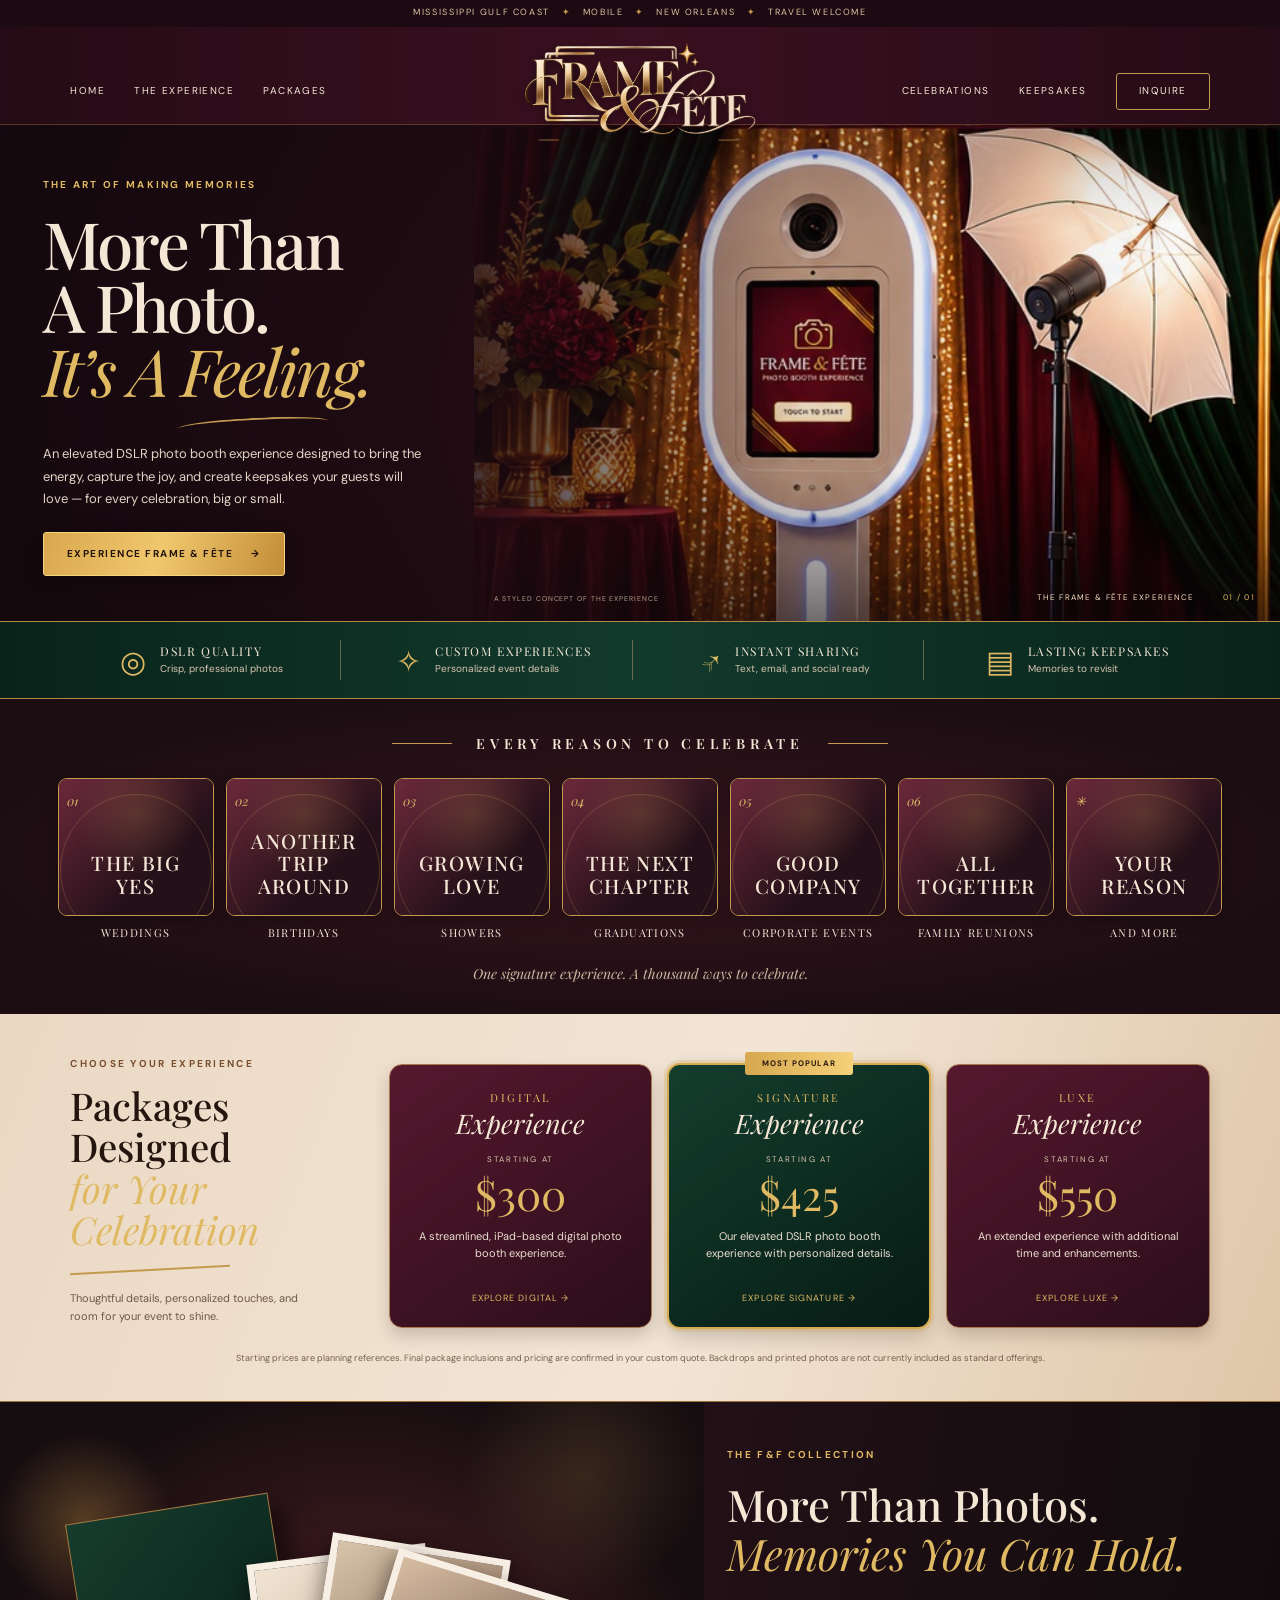
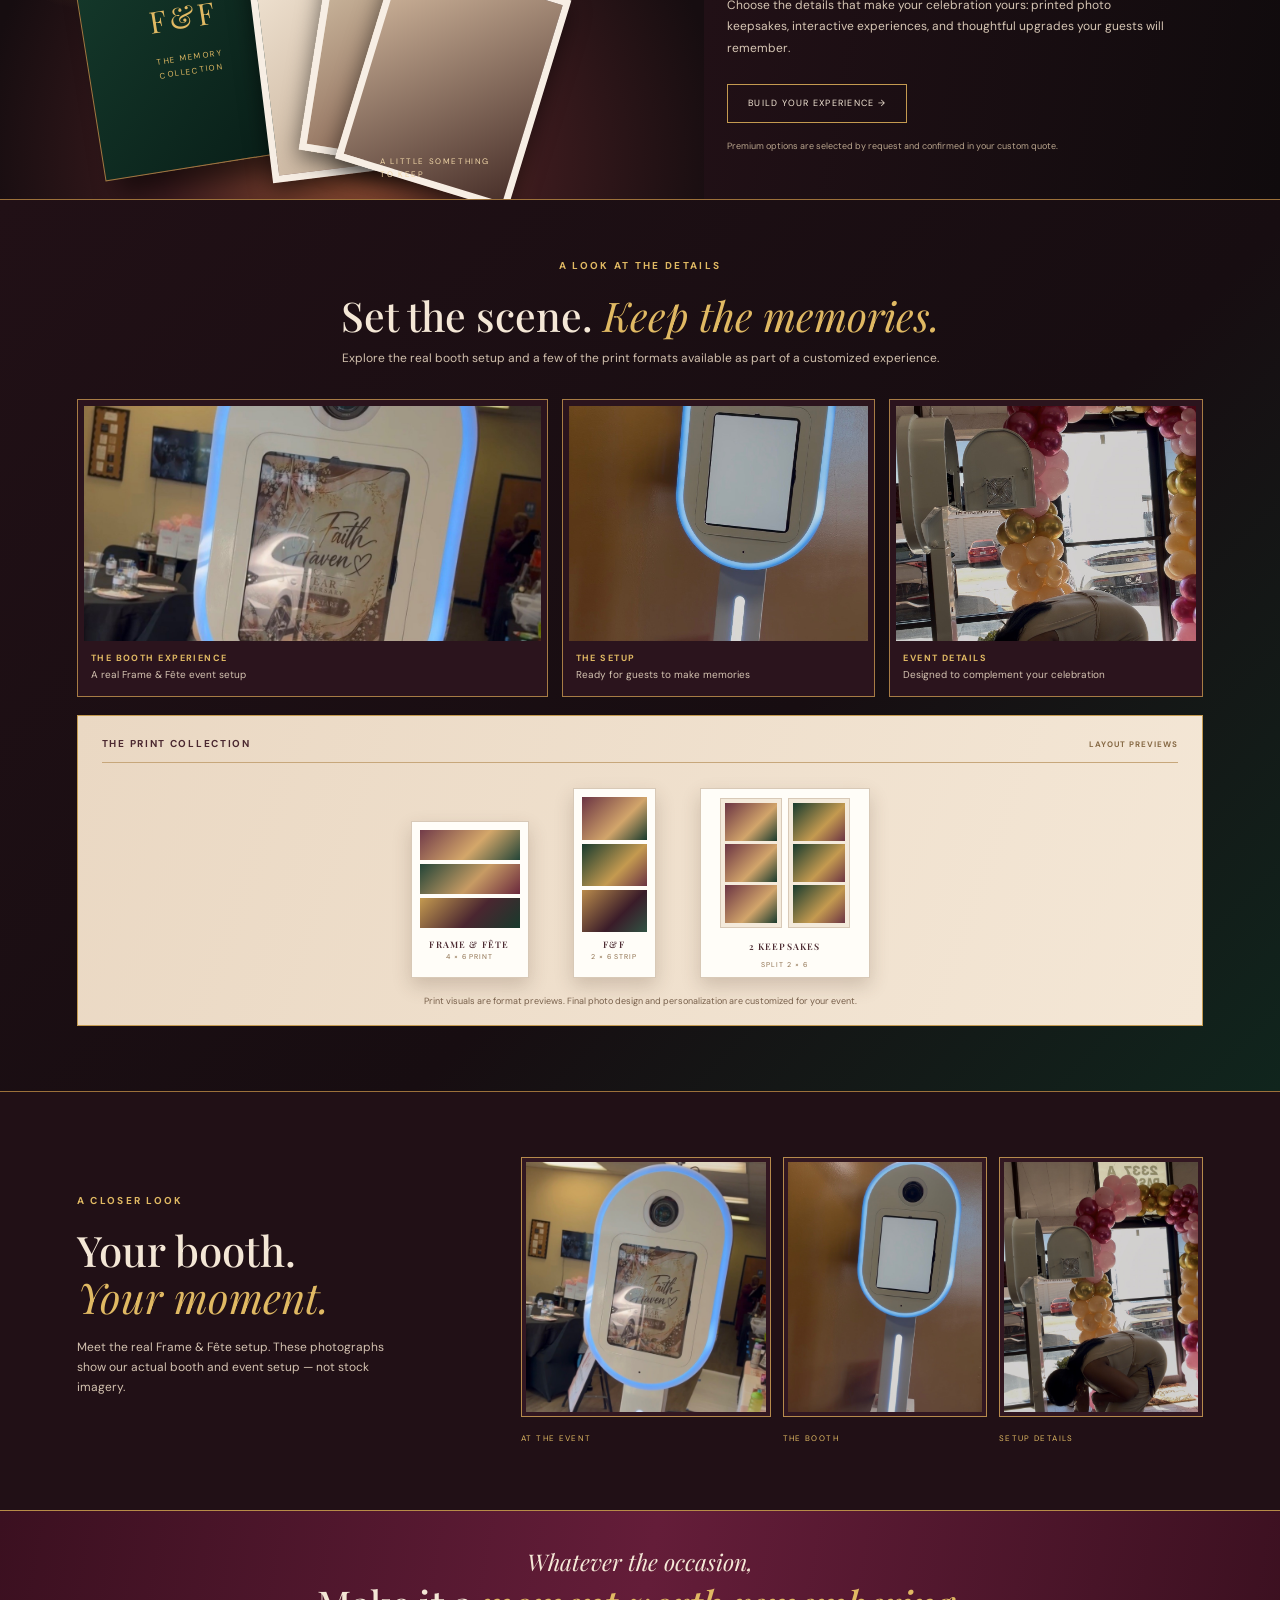
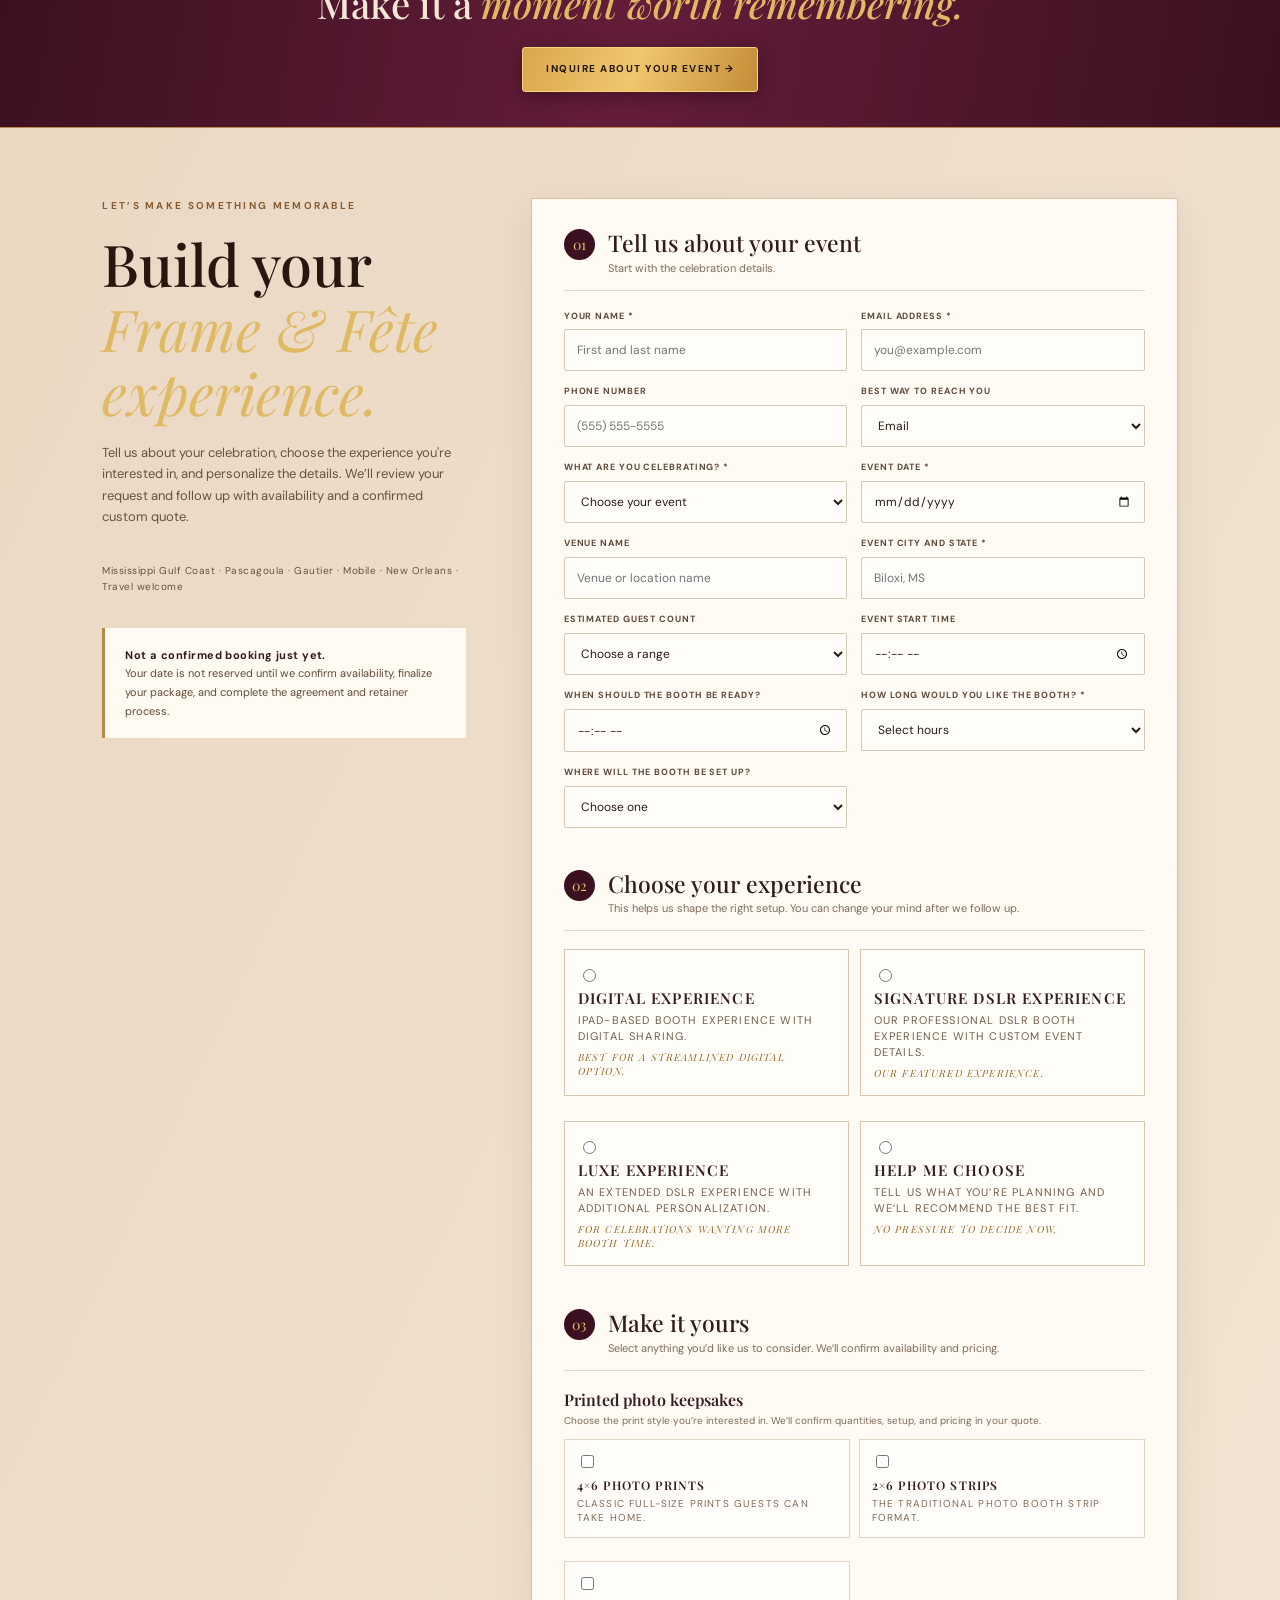
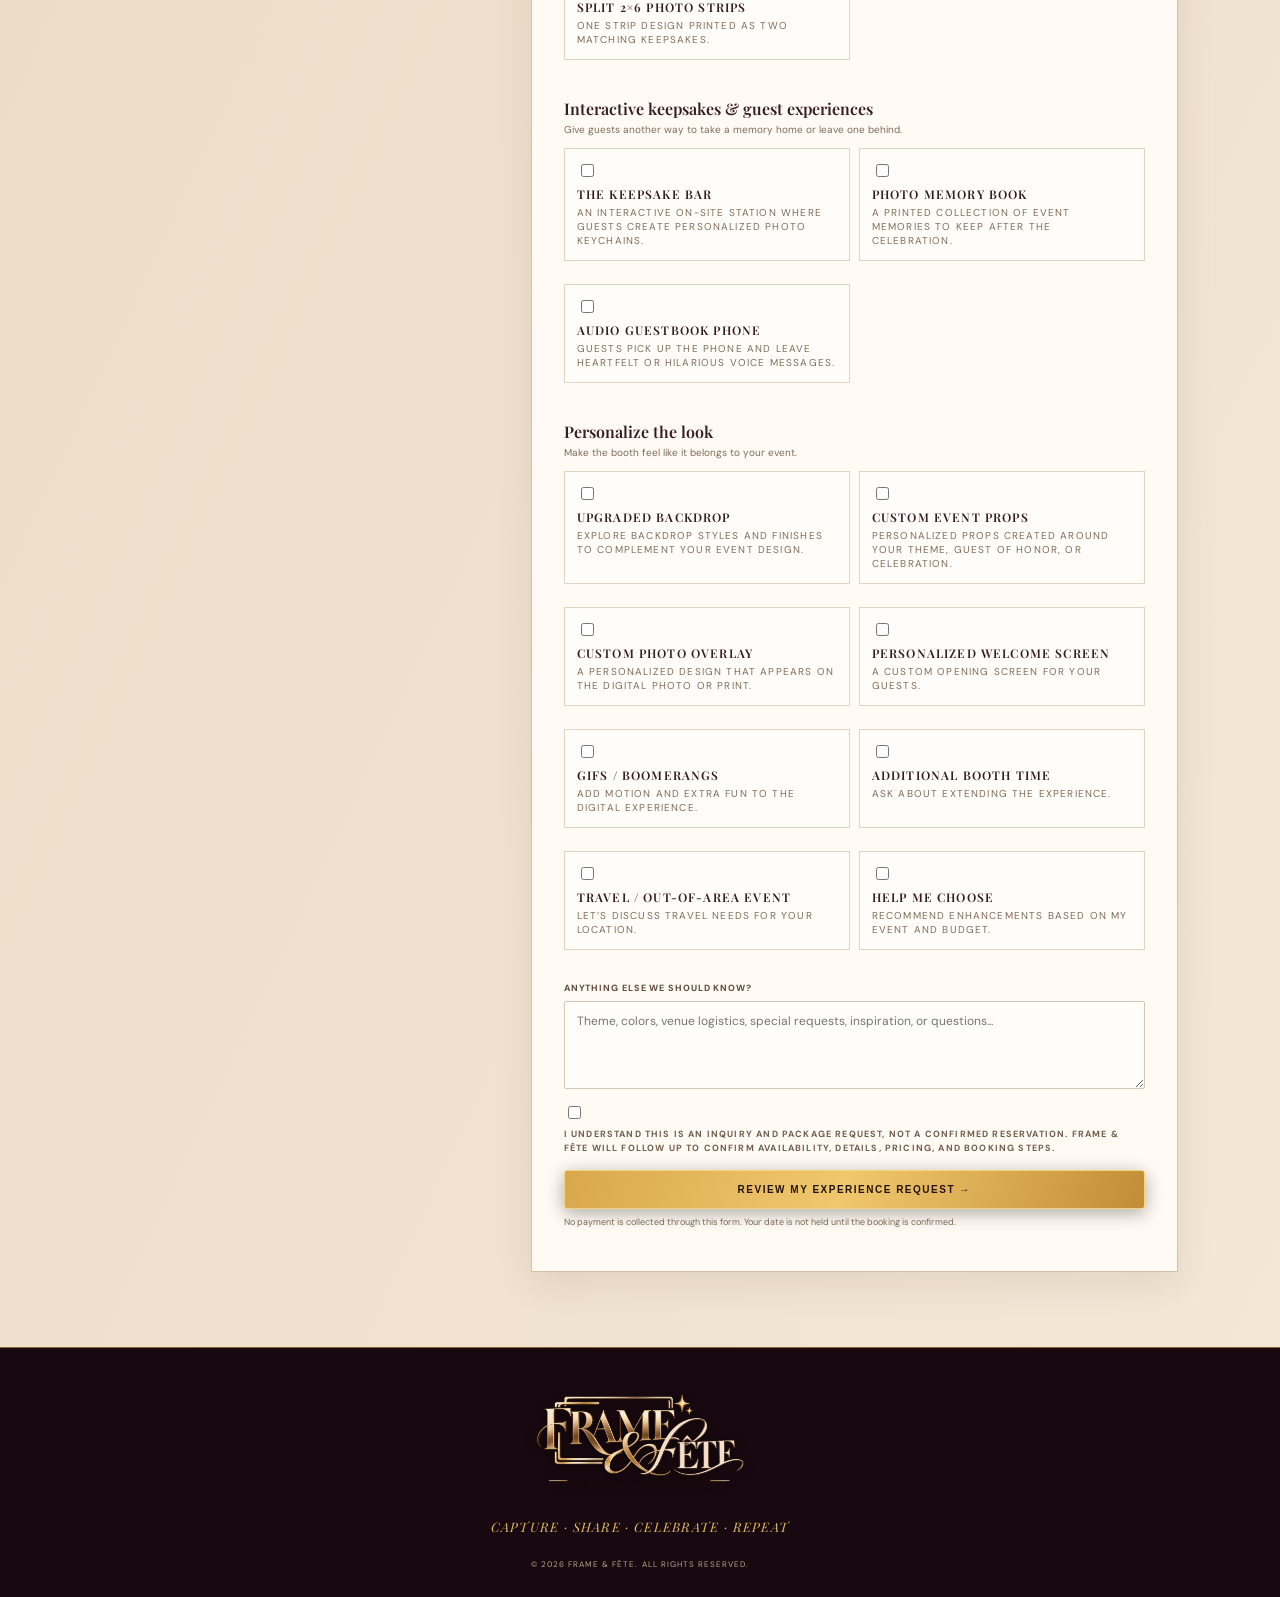
==== commit 03806ea8: "Add files via upload" ====
--- a/index.html
+++ b/index.html
@@ -52,14 +52,31 @@
     </section>
     <section class="packages" id="packages">
       <div class="package-intro"><p class="eyebrow">CHOOSE YOUR EXPERIENCE</p><h2>Packages Designed<br><em>for Your Celebration</em></h2><div class="gold-rule"></div><p>Thoughtful details, personalized touches, and room for your event to shine.</p></div>
-      <article class="package-card"><p class="package-type">DIGITAL</p><h3>Experience</h3><small>STARTING AT</small><strong>$300</strong><span class="package-summary">A modern, iPad-based booth experience centered on digital photos and easy sharing.</span><ul class="package-details"><li>Digital photo booth format</li><li>Convenient digital sharing</li><li>Great for a streamlined, social experience</li></ul><a href="#inquire">EXPLORE DIGITAL →</a></article>
-      <article class="package-card signature"><label>MOST POPULAR</label><p class="package-type">SIGNATURE</p><h3>Experience</h3><small>STARTING AT</small><strong>$425</strong><span class="package-summary">Our professional DSLR booth experience for hosts who want a more polished photo experience.</span><ul class="package-details"><li>DSLR photo booth format</li><li>Professional photo capture</li><li>Personalized event details</li></ul><a href="#inquire">EXPLORE SIGNATURE →</a></article>
-      <article class="package-card"><p class="package-type">LUXE</p><h3>Experience</h3><small>STARTING AT</small><strong>$550</strong><span class="package-summary">An extended DSLR experience for celebrations looking for more booth time and room to personalize.</span><ul class="package-details"><li>Extended DSLR experience</li><li>Additional time to celebrate</li><li>More opportunities for enhancements</li></ul><a href="#inquire">EXPLORE LUXE →</a></article>
-      <p class="package-note">Starting prices are planning references, not final quotes. Your proposal will confirm booth time, setup details, inclusions and pricing. Prints, keepsakes, backdrops and other enhancements are optional premium requests—not standard inclusions—and are subject to availability.</p>
+      <article class="package-card"><p class="package-type">DIGITAL</p><h3>Experience</h3><small>STARTING AT</small><strong>$300</strong><span>A streamlined, iPad-based digital photo booth experience.</span><a href="#inquire">EXPLORE DIGITAL →</a></article>
+      <article class="package-card signature"><label>MOST POPULAR</label><p class="package-type">SIGNATURE</p><h3>Experience</h3><small>STARTING AT</small><strong>$425</strong><span>Our elevated DSLR photo booth experience with personalized details.</span><a href="#inquire">EXPLORE SIGNATURE →</a></article>
+      <article class="package-card"><p class="package-type">LUXE</p><h3>Experience</h3><small>STARTING AT</small><strong>$550</strong><span>An extended experience with additional time and enhancements.</span><a href="#inquire">EXPLORE LUXE →</a></article>
+      <p class="package-note">Starting prices are planning references. Final package inclusions and pricing are confirmed in your custom quote. Backdrops and printed photos are not currently included as standard offerings.</p>
     </section>
     <section class="keepsake" id="keepsakes">
       <div class="keepsake-artwork"><div class="book-mock"><span>F&F</span><small>THE MEMORY<br>COLLECTION</small></div><div class="print-stack"><i></i><i></i><i></i></div><div class="keepsake-caption">A LITTLE SOMETHING<br>TO KEEP</div></div>
-      <div class="keepsake-copy"><p class="eyebrow">THE KEEPSAKE COLLECTION</p><h2>More Than Photos.<br><em>Memories You Can Hold.</em></h2><p>From personalized photo books to thoughtful event keepsakes, we believe the best moments deserve a place to live long after the celebration ends.</p><a class="outline-button" href="#inquire">EXPLORE KEEPSAKES →</a><small>Some keepsake offerings are in development. Ask about current availability.</small></div>
+      <div class="keepsake-copy"><p class="eyebrow">THE F&F COLLECTION</p><h2>More Than Photos.<br><em>Memories You Can Hold.</em></h2><p>Choose the details that make your celebration yours: printed photo keepsakes, interactive experiences, and thoughtful upgrades your guests will remember.</p><a class="outline-button" href="#inquire">BUILD YOUR EXPERIENCE →</a><small>Premium options are selected by request and confirmed in your custom quote.</small></div>
+    </section>
+    <section class="collection-gallery" aria-labelledby="collection-gallery-title">
+      <div class="collection-gallery-heading"><p class="eyebrow">A LOOK AT THE DETAILS</p><h2 id="collection-gallery-title">Set the scene. <em>Keep the memories.</em></h2><p>Explore the real booth setup and a few of the print formats available as part of a customized experience.</p></div>
+      <div class="collection-gallery-grid">
+        <figure class="collection-photo collection-photo-wide"><img src="booth-event.jpeg" alt="Frame & Fête digital photo booth set up at an event"><figcaption><b>THE BOOTH EXPERIENCE</b><span>A real Frame & Fête event setup</span></figcaption></figure>
+        <figure class="collection-photo"><img src="booth-front.jpeg" alt="Front view of the Frame & Fête photo booth"><figcaption><b>THE SETUP</b><span>Ready for guests to make memories</span></figcaption></figure>
+        <figure class="collection-photo"><img src="booth-setup.jpeg" alt="Frame & Fête booth setup with event decor"><figcaption><b>EVENT DETAILS</b><span>Designed to complement your celebration</span></figcaption></figure>
+        <div class="print-showcase" aria-label="Illustrative layouts of 4 by 6 prints, 2 by 6 photo strips, and split 2 by 6 strips">
+          <div class="print-showcase-title"><span>THE PRINT COLLECTION</span><small>LAYOUT PREVIEWS</small></div>
+          <div class="print-formats">
+            <div class="print-format print-4x6"><div class="sample-photo sample-photo-one"></div><div class="sample-photo sample-photo-two"></div><div class="sample-photo sample-photo-three"></div><b>FRAME & FÊTE</b><small>4 × 6 PRINT</small></div>
+            <div class="print-format print-2x6"><div class="strip-frame"><i></i><i></i><i></i></div><b>F&F</b><small>2 × 6 STRIP</small></div>
+            <div class="print-format print-split"><div class="split-strip"><i></i><i></i><i></i></div><div class="split-strip"><i></i><i></i><i></i></div><b>2 KEEPSAKES</b><small>SPLIT 2 × 6</small></div>
+          </div>
+          <p>Print visuals are format previews. Final photo design and personalization are customized for your event.</p>
+        </div>
+      </div>
     </section>
     <section class="real-booth">
       <div class="real-booth-copy"><p class="eyebrow">A CLOSER LOOK</p><h2>Your booth.<br><em>Your moment.</em></h2><p>Meet the real Frame & Fête setup. These photographs show our actual booth and event setup — not stock imagery.</p></div>
@@ -70,7 +87,7 @@
   <div class="inquire-copy">
     <p class="eyebrow">LET’S MAKE SOMETHING MEMORABLE</p>
     <h2>Build your<br><em>Frame & Fête experience.</em></h2>
-    <p>Start with the booth style that feels right for your event, then tell us about the premium touches you’re interested in. Not sure which experience to choose? Select “Help me choose” and we’ll guide you. We’ll confirm availability, package details and custom pricing before anything is booked.</p>
+    <p>Tell us about your celebration, choose the experience you're interested in, and personalize the details. We’ll review your request and follow up with availability and a confirmed custom quote.</p>
     <p class="service-area">Mississippi Gulf Coast · Pascagoula · Gautier · Mobile · New Orleans · Travel welcome</p>
     <div class="booking-note"><strong>Not a confirmed booking just yet.</strong><br>Your date is not reserved until we confirm availability, finalize your package, and complete the agreement and retainer process.</div>
   </div>
@@ -91,33 +108,36 @@
       <label>How long would you like the booth? *<select name="duration" required><option value="">Select hours</option><option>2 hours</option><option>3 hours</option><option>4 hours</option><option>5 hours</option><option>6+ hours — let's discuss</option><option>Not sure — help me decide</option></select></label>
       <label>Where will the booth be set up?<select name="setting"><option value="">Choose one</option><option>Indoors</option><option>Outdoors / covered</option><option>Outdoors / open air</option><option>Not sure yet</option></select></label>
     </div>
-    <div class="builder-heading builder-heading-spaced"><span>02</span><div><h3>Choose your experience</h3><p>Here’s the difference. Select the style that best fits your celebration—or let us recommend one.</p></div></div>
+    <div class="builder-heading builder-heading-spaced"><span>02</span><div><h3>Choose your experience</h3><p>This helps us shape the right setup. You can change your mind after we follow up.</p></div></div>
     <div class="experience-options">
-      <label class="experience-choice"><input type="radio" name="package" value="Digital Experience (iPad)" required><span class="choice-content"><b>Digital Experience · iPad</b><small>A streamlined, social booth option focused on digital photos and sharing.</small><em>Choose this if digital delivery is your priority.</em><small class="choice-fit">A great fit for casual celebrations, smaller gatherings and events where guests want to share photos digitally.</small></span></label>
-      <label class="experience-choice featured-choice"><input type="radio" name="package" value="Signature DSLR Experience"><span class="choice-content"><b>Signature Experience · DSLR</b><small>Our professional DSLR booth option for a more polished photo experience.</small><em>Our featured experience.</em><small class="choice-fit">A great fit for weddings, milestone birthdays, showers, galas and hosts who want the DSLR experience.</small></span></label>
-      <label class="experience-choice"><input type="radio" name="package" value="Luxe Extended DSLR Experience"><span class="choice-content"><b>Luxe Experience · Extended DSLR</b><small>An extended DSLR experience with more time for guests to enjoy the booth.</small><em>For events wanting a longer booth experience.</em><small class="choice-fit">A great fit for larger celebrations, longer receptions and events with a full schedule of festivities.</small></span></label>
-      <label class="experience-choice"><input type="radio" name="package" value="Help me choose"><span class="choice-content"><b>Help me choose</b><small>Share your event details and we’ll help you find the right fit.</small><em>You do not need to decide today.</em><small class="choice-fit">Choose this if you’re comparing options or want a recommendation based on your event, guest count and budget.</small></span></label>
+      <label class="experience-choice"><input type="radio" name="package" value="Digital Experience (iPad)" required><span class="choice-content"><b>Digital Experience</b><small>iPad-based booth experience with digital sharing.</small><em>Best for a streamlined digital option.</em></span></label>
+      <label class="experience-choice featured-choice"><input type="radio" name="package" value="Signature DSLR Experience"><span class="choice-content"><b>Signature DSLR Experience</b><small>Our professional DSLR booth experience with custom event details.</small><em>Our featured experience.</em></span></label>
+      <label class="experience-choice"><input type="radio" name="package" value="Luxe Extended DSLR Experience"><span class="choice-content"><b>Luxe Experience</b><small>An extended DSLR experience with additional personalization.</small><em>For celebrations wanting more booth time.</em></span></label>
+      <label class="experience-choice"><input type="radio" name="package" value="Help me choose"><span class="choice-content"><b>Help me choose</b><small>Tell us what you’re planning and we’ll recommend the best fit.</small><em>No pressure to decide now.</em></span></label>
     </div>
-    <div class="builder-heading builder-heading-spaced"><span>03</span><div><h3>Add the finishing touches</h3><p>These are optional premium requests. Check anything you’d like quoted—nothing is automatically added or charged.</p></div></div>
-    <p class="addon-category">PHOTO & DIGITAL ENHANCEMENTS</p>
+    <div class="builder-heading builder-heading-spaced"><span>03</span><div><h3>Make it yours</h3><p>Select anything you’d like us to consider. We’ll confirm availability and pricing.</p></div></div>
+    <div class="addon-intro"><b>Printed photo keepsakes</b><small>Choose the print style you’re interested in. We’ll confirm quantities, setup, and pricing in your quote.</small></div>
     <div class="addon-grid">
-      <label><input type="checkbox" name="enhancements" value="Custom event photo overlay"><span><b>Custom event photo overlay</b><small>A personalized frame or design on the digital photos.</small></span></label>
-      <label><input type="checkbox" name="enhancements" value="Personalized welcome screen"><span><b>Personalized welcome screen</b><small>A custom welcome moment for guests at the booth.</small></span></label>
-      <label><input type="checkbox" name="enhancements" value="GIFs / boomerangs"><span><b>GIFs & boomerangs</b><small>Add motion and playful digital captures, where supported.</small></span></label>
-      <label><input type="checkbox" name="enhancements" value="Additional event branding"><span><b>Additional event branding</b><small>Coordinated names, colors or event details across the experience.</small></span></label>
+      <label><input type="checkbox" name="enhancements" value="4x6 photo prints"><span><b>4×6 Photo Prints</b><small>Classic full-size prints guests can take home.</small></span></label>
+      <label><input type="checkbox" name="enhancements" value="2x6 photo strips"><span><b>2×6 Photo Strips</b><small>The traditional photo booth strip format.</small></span></label>
+      <label><input type="checkbox" name="enhancements" value="Split 2x6 photo strips (two copies)"><span><b>Split 2×6 Photo Strips</b><small>One strip design printed as two matching keepsakes.</small></span></label>
     </div>
-    <p class="addon-category addon-category-spaced">PREMIUM PRINTS & KEEPSAKES</p>
+    <div class="addon-intro addon-intro-spaced"><b>Interactive keepsakes & guest experiences</b><small>Give guests another way to take a memory home or leave one behind.</small></div>
     <div class="addon-grid">
-      <label><input type="checkbox" name="enhancements" value="On-site photo prints inquiry"><span><b>On-site photo prints</b><small>Ask about printed photos for guests to take home. Premium option; availability and pricing to be confirmed.</small></span></label>
-      <label><input type="checkbox" name="enhancements" value="Custom photo strip prints inquiry"><span><b>Custom photo strip prints</b><small>Printed photo strips with a design made for your event. Premium option; quote required.</small></span></label>
-      <label><input type="checkbox" name="enhancements" value="Keepsake photo book / guest book inquiry"><span><b>Keepsake photo book or guest book</b><small>A keepsake concept to collect photos and memories from the celebration. Ask about options.</small></span></label>
-      <label><input type="checkbox" name="enhancements" value="Personalized keepsake favor inquiry"><span><b>Personalized keepsake favors</b><small>Ask about take-home keepsake ideas for your guests. Options subject to availability.</small></span></label>
+      <label><input type="checkbox" name="enhancements" value="On-site Keepsake Bar"><span><b>The Keepsake Bar</b><small>An interactive on-site station where guests create personalized photo keychains.</small></span></label>
+      <label><input type="checkbox" name="enhancements" value="Photo memory book"><span><b>Photo Memory Book</b><small>A printed collection of event memories to keep after the celebration.</small></span></label>
+      <label><input type="checkbox" name="enhancements" value="Audio Guestbook phone"><span><b>Audio Guestbook Phone</b><small>Guests pick up the phone and leave heartfelt or hilarious voice messages.</small></span></label>
     </div>
-    <p class="addon-category addon-category-spaced">EVENT ENHANCEMENTS</p>
+    <div class="addon-intro addon-intro-spaced"><b>Personalize the look</b><small>Make the booth feel like it belongs to your event.</small></div>
     <div class="addon-grid">
-      <label><input type="checkbox" name="enhancements" value="Custom backdrop or backdrop styling inquiry"><span><b>Custom backdrop or styling</b><small>Tell us the look you have in mind. Sourcing, setup and pricing are confirmed separately.</small></span></label>
-      <label><input type="checkbox" name="enhancements" value="Additional booth time"><span><b>Additional booth time</b><small>Ask about extending the experience beyond the selected duration.</small></span></label>
-      <label><input type="checkbox" name="enhancements" value="Travel / out-of-area event"><span><b>Travel / out-of-area event</b><small>For events outside our usual service area; travel details quoted separately.</small></span></label>
+      <label><input type="checkbox" name="enhancements" value="Upgraded custom backdrop"><span><b>Upgraded Backdrop</b><small>Explore backdrop styles and finishes to complement your event design.</small></span></label>
+      <label><input type="checkbox" name="enhancements" value="Custom event props"><span><b>Custom Event Props</b><small>Personalized props created around your theme, guest of honor, or celebration.</small></span></label>
+      <label><input type="checkbox" name="enhancements" value="Custom event photo overlay"><span><b>Custom Photo Overlay</b><small>A personalized design that appears on the digital photo or print.</small></span></label>
+      <label><input type="checkbox" name="enhancements" value="Personalized welcome screen"><span><b>Personalized Welcome Screen</b><small>A custom opening screen for your guests.</small></span></label>
+      <label><input type="checkbox" name="enhancements" value="GIFs / boomerangs"><span><b>GIFs / Boomerangs</b><small>Add motion and extra fun to the digital experience.</small></span></label>
+      <label><input type="checkbox" name="enhancements" value="Additional booth time"><span><b>Additional Booth Time</b><small>Ask about extending the experience.</small></span></label>
+      <label><input type="checkbox" name="enhancements" value="Travel / out-of-area event"><span><b>Travel / Out-of-Area Event</b><small>Let’s discuss travel needs for your location.</small></span></label>
+      <label><input type="checkbox" name="enhancements" value="Help me choose premium options"><span><b>Help Me Choose</b><small>Recommend enhancements based on my event and budget.</small></span></label>
     </div>
     <label class="full-label">Anything else we should know?<textarea name="details" rows="4" placeholder="Theme, colors, venue logistics, special requests, inspiration, or questions..."></textarea></label>
     <label class="consent-check"><input type="checkbox" name="understands_confirmation" required><span>I understand this is an inquiry and package request, not a confirmed reservation. Frame & Fête will follow up to confirm availability, details, pricing, and booking steps.</span></label>
--- a/styles.css
+++ b/styles.css
@@ -58,19 +58,45 @@
 @media(max-width:1000px){.header{grid-template-columns:1fr 210px 1fr}.brand-logo{width:210px;height:105px}}
 @media(max-width:680px){.header{height:74px;display:flex}.brand-logo{width:170px;height:85px;margin-top:0}.nav{top:74px}.nav-left{top:74px}.nav-right{top:256px}}
 
-/* Clear package comparisons and premium add-on inquiry groups */
-.package-card{min-height:335px;justify-content:flex-start}
-.package-card .package-summary{font-size:11px;line-height:1.55;min-height:68px;color:#eaded0}
-.package-details{list-style:none;text-align:left;padding:0;margin:10px 0 0;width:100%;font:10px/1.65 var(--sans);color:#e8d8c7}
-.package-details li{padding:5px 0 5px 15px;position:relative;border-top:1px solid #ffffff18}
-.package-details li:before{content:"✦";position:absolute;left:0;color:var(--gold2);font-size:8px}
-.package-card>a{margin-top:auto}
-.package-note{line-height:1.6;max-width:900px;margin:0 auto}
-.choice-fit{display:block!important;padding-top:5px;border-top:1px solid #e9ddcc;font:10px/1.45 var(--sans)!important;color:#6f5a49!important}
-.experience-choice{min-height:160px}
-.addon-category{font:700 9px var(--sans);letter-spacing:.18em;color:#8c642e;margin:18px 0 9px}
-.addon-category-spaced{margin-top:25px}
+/* F&F Collection gallery and premium selections */
+.collection-gallery{padding:58px 6% 65px;background:linear-gradient(135deg,#211016,#170d11 60%,#10251d);border-bottom:1px solid #9c713a}
+.collection-gallery-heading{text-align:center;max-width:700px;margin:0 auto 30px}
+.collection-gallery-heading h2{font:500 clamp(30px,3.2vw,43px)/1.15 var(--serif);margin:0 0 10px}
+.collection-gallery-heading h2 em{color:var(--gold2);font-weight:400}
+.collection-gallery-heading>p:last-child{font-size:12px;color:#d1c0ad;margin:0}
+.collection-gallery-grid{display:grid;grid-template-columns:1.2fr .8fr .8fr;gap:14px;align-items:stretch;max-width:1200px;margin:0 auto}
+.collection-photo{margin:0;min-width:0;background:#2b141d;border:1px solid #a77c45;padding:6px;display:flex;flex-direction:column}
+.collection-photo img{width:100%;height:235px;object-fit:cover;display:block}
+.collection-photo-wide img{height:235px;object-position:center 42%}
+.collection-photo figcaption{display:flex;flex-direction:column;gap:2px;padding:10px 7px 6px}
+.collection-photo figcaption b{font-size:9px;letter-spacing:.16em;color:var(--gold2)}
+.collection-photo figcaption span{font-size:10px;color:#d5c4b2}
+.print-showcase{grid-column:1/-1;padding:20px 24px 16px;background:linear-gradient(110deg,#ead8c3,#f4e7d6);color:#2b1a17;border:1px solid #c49a50;margin-top:4px}
+.print-showcase-title{display:flex;align-items:center;justify-content:space-between;border-bottom:1px solid #c7a77b;padding-bottom:10px;color:#4b2830;font-size:10px;letter-spacing:.17em;font-weight:700}
+.print-showcase-title small{font-size:8px;color:#866944;letter-spacing:.13em}
+.print-formats{display:flex;align-items:flex-end;justify-content:center;gap:44px;padding:22px 10px 10px;min-height:225px}
+.print-format{background:#fffdf8;box-shadow:0 8px 18px #4a302433;border:1px solid #d8c9b7;display:flex;align-items:center;flex-direction:column;justify-content:flex-start;padding:8px 8px 10px;color:#4a2930}
+.print-format b{font:600 9px var(--serif);letter-spacing:.13em;margin-top:6px}
+.print-format small{font:7px var(--sans);letter-spacing:.13em;color:#8b6d4b;margin-top:2px}
+.print-4x6{width:118px;height:157px}
+.sample-photo{width:100%;height:30px;margin-bottom:4px;background:linear-gradient(135deg,#713b49,#d4a76a 55%,#234538)}
+.sample-photo-two{background:linear-gradient(135deg,#234538,#c79b64 55%,#6a293d)}
+.sample-photo-three{background:linear-gradient(135deg,#c49a50,#4a2630 55%,#183a2c)}
+.print-2x6{width:83px;height:190px}
+.strip-frame{display:flex;flex-direction:column;gap:4px;width:100%;height:135px}
+.strip-frame i{display:block;flex:1;background:linear-gradient(135deg,#6b3443,#d2a56b 60%,#193b2d)}
+.strip-frame i:nth-child(2){background:linear-gradient(135deg,#183b2e,#c49a50 60%,#6b3443)}
+.strip-frame i:nth-child(3){background:linear-gradient(135deg,#b98b4c,#3a1c29 60%,#315343)}
+.print-split{width:170px;height:190px;flex-direction:row;flex-wrap:wrap;justify-content:center;gap:6px;padding:8px}
+.print-split b,.print-split small{width:100%;text-align:center}
+.split-strip{width:62px;height:130px;background:#f4eadb;border:1px solid #d8c9b7;padding:4px;display:flex;flex-direction:column;gap:3px}
+.split-strip i{flex:1;background:linear-gradient(135deg,#6b3443,#d2a56b 60%,#193b2d)}
+.split-strip:nth-child(2) i{background:linear-gradient(135deg,#183b2e,#c49a50 60%,#6b3443)}
+.print-showcase>p{text-align:center;color:#775f4a;font-size:9px;margin:6px 0 0}
+.addon-intro{display:flex;flex-direction:column;gap:3px;margin:4px 0 11px}
+.addon-intro b{font:600 16px var(--serif);color:#351b22}
+.addon-intro small{font:10px/1.5 var(--sans);color:#806b59}
+.addon-intro-spaced{margin-top:24px}
 .addon-grid label{min-height:88px}
-.addon-grid label:has(input:checked){border-color:#a77b37;background:#f8efdf;box-shadow:0 0 0 1px #c49a5022}
-@media(max-width:1000px){.package-card{min-height:310px}}
-@media(max-width:680px){.package-card{min-height:0}.package-card .package-summary{min-height:0}.experience-choice{min-height:0}.addon-grid label{min-height:0}}
+@media(max-width:900px){.collection-gallery-grid{grid-template-columns:1fr 1fr}.collection-photo-wide{grid-column:1/-1}.collection-photo img,.collection-photo-wide img{height:245px}}
+@media(max-width:680px){.collection-gallery{padding:42px 5%}.collection-gallery-grid{grid-template-columns:1fr 1fr;gap:9px}.collection-photo img,.collection-photo-wide img{height:190px}.collection-photo-wide{grid-column:1/-1}.print-showcase{padding:16px 10px}.print-formats{gap:12px;min-height:200px;padding:18px 0 8px}.print-4x6{width:95px;height:140px}.print-2x6{width:68px;height:170px}.print-split{width:140px;height:170px;gap:4px}.split-strip{width:52px;height:112px}.strip-frame{height:115px}.print-showcase-title{font-size:8px}.print-showcase-title small{font-size:7px}}
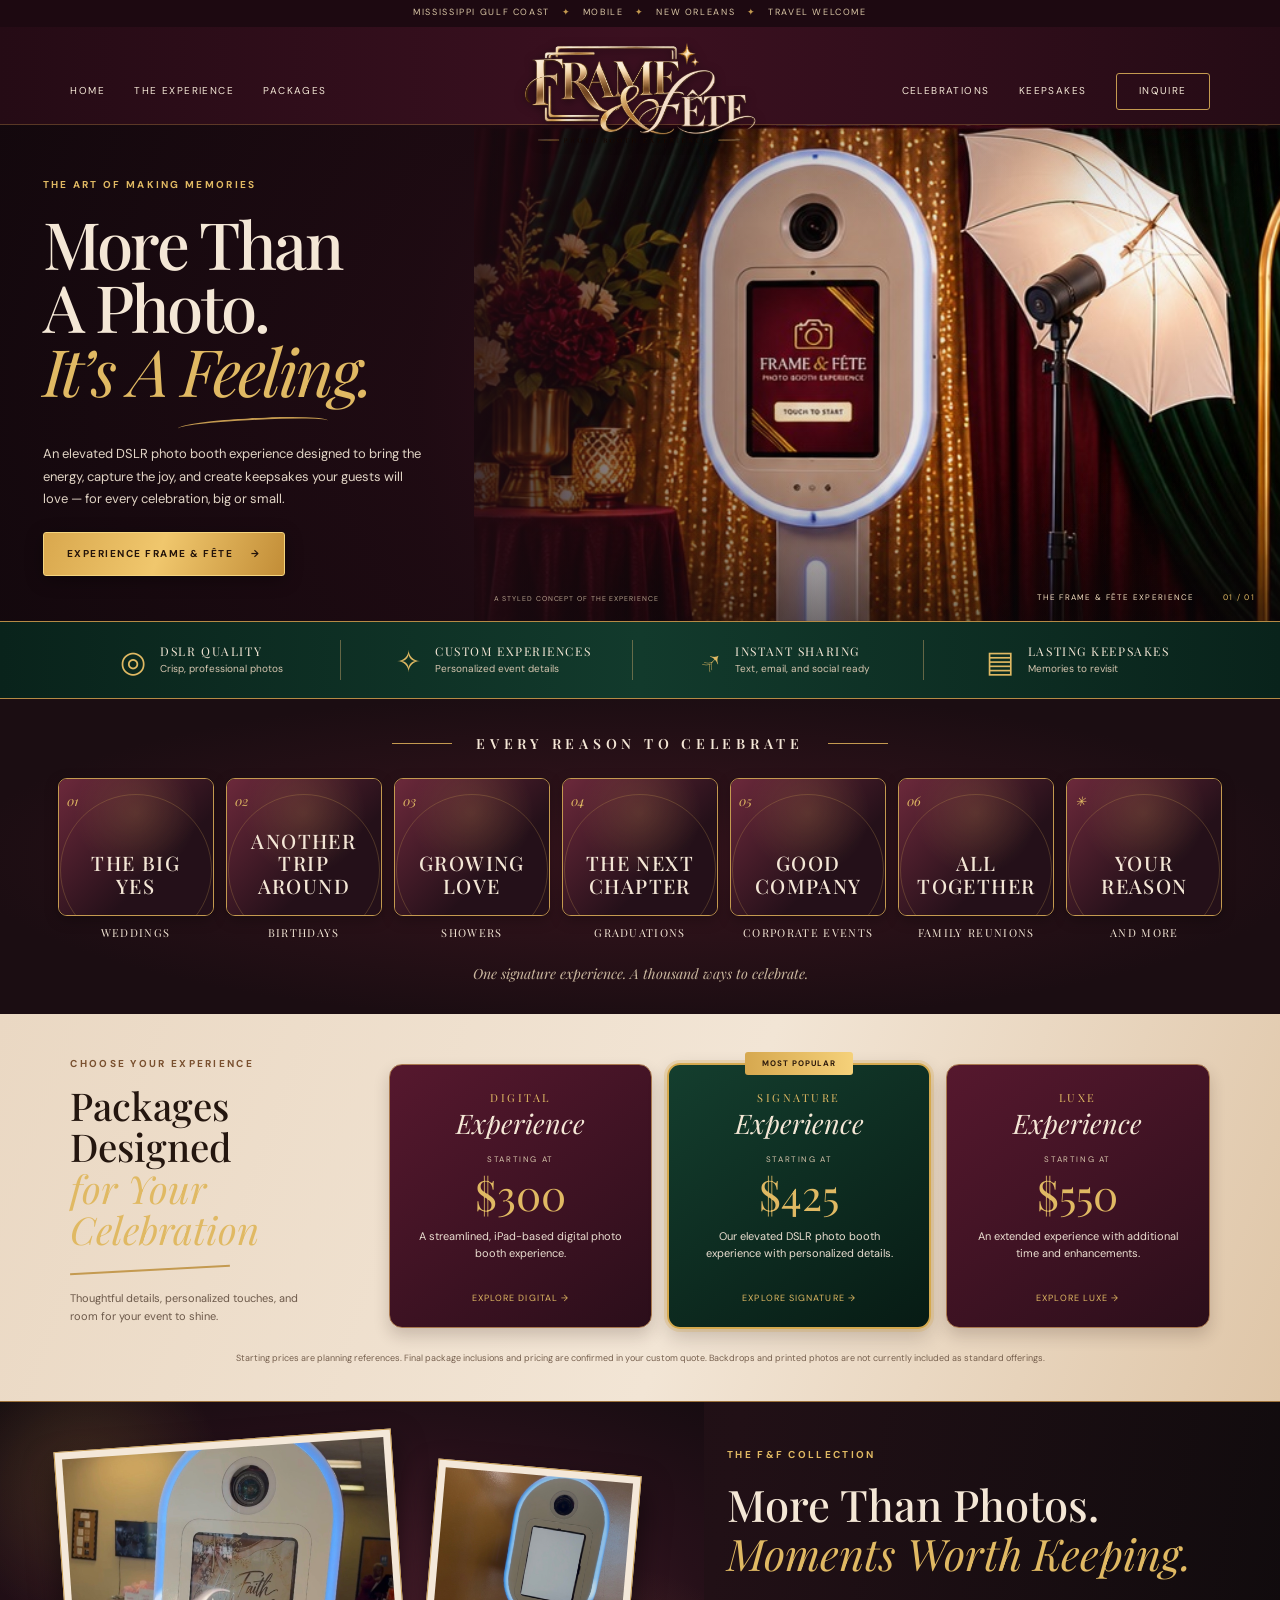
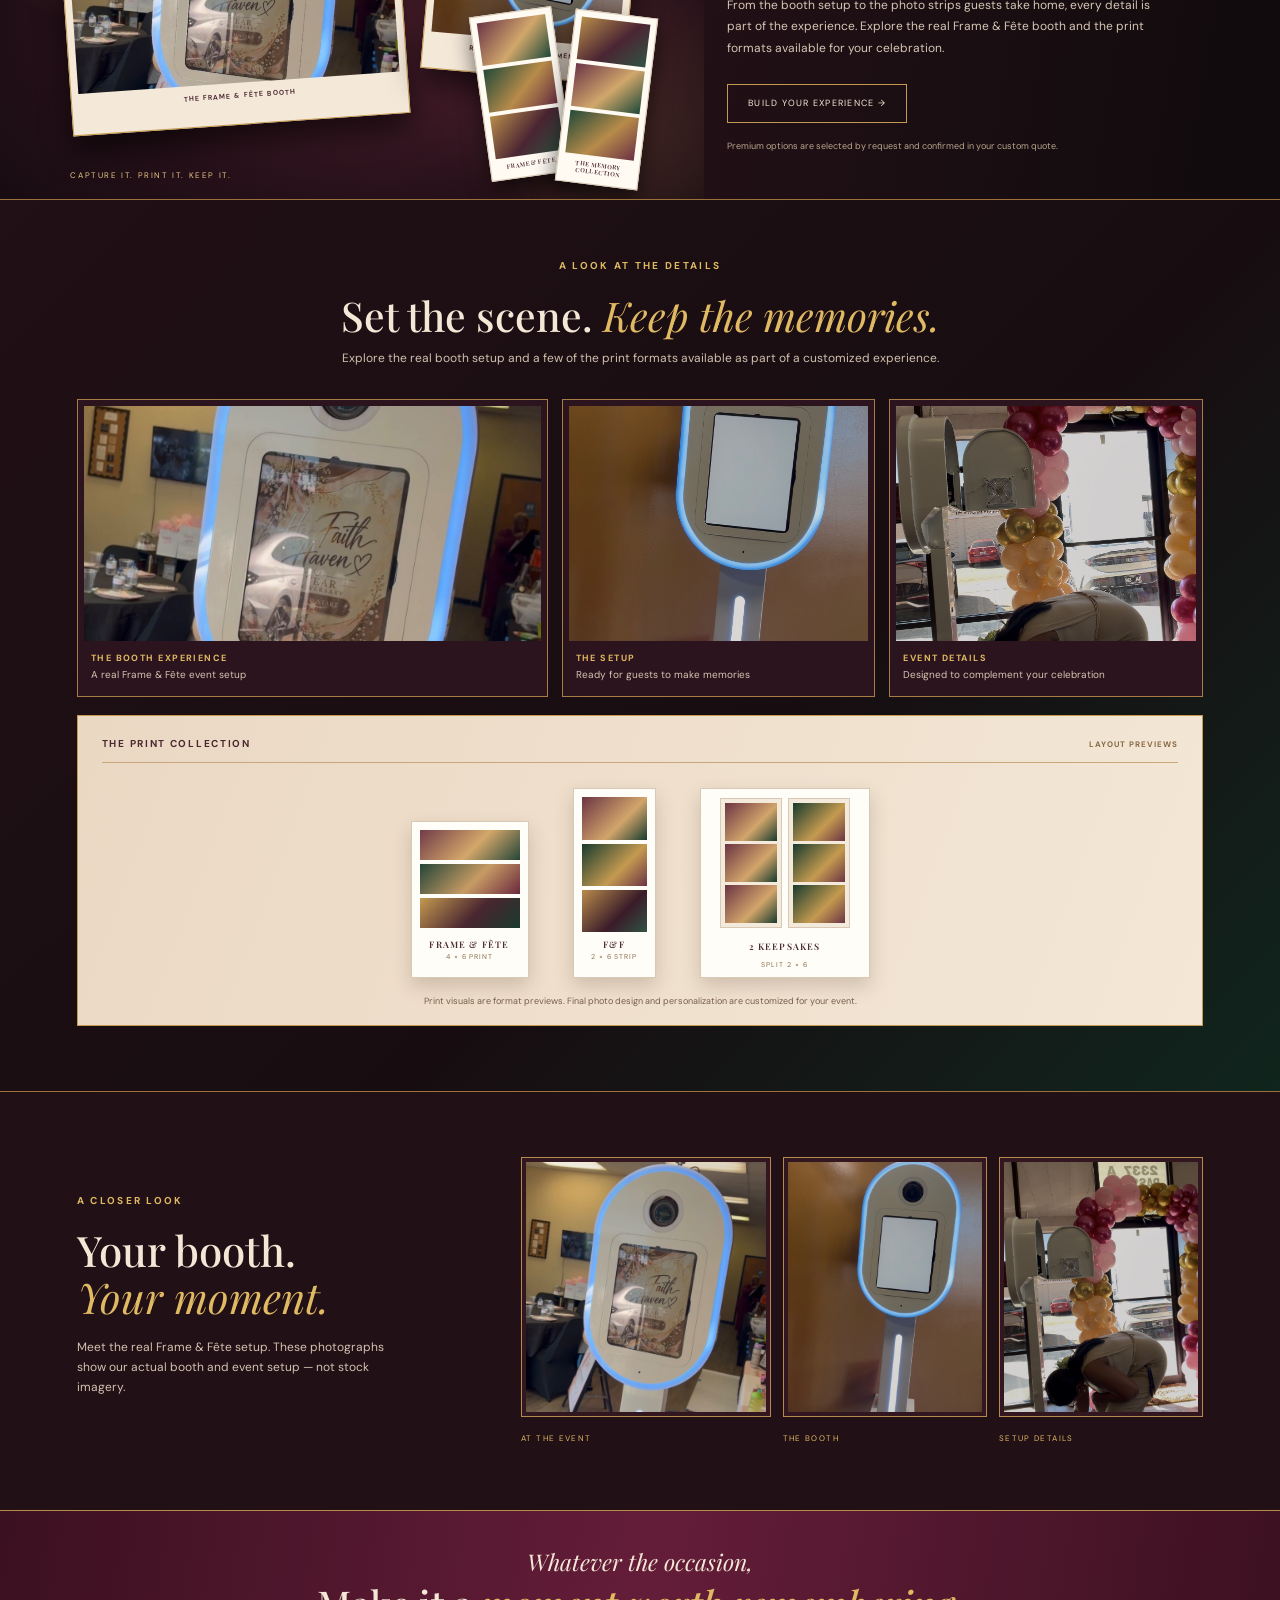
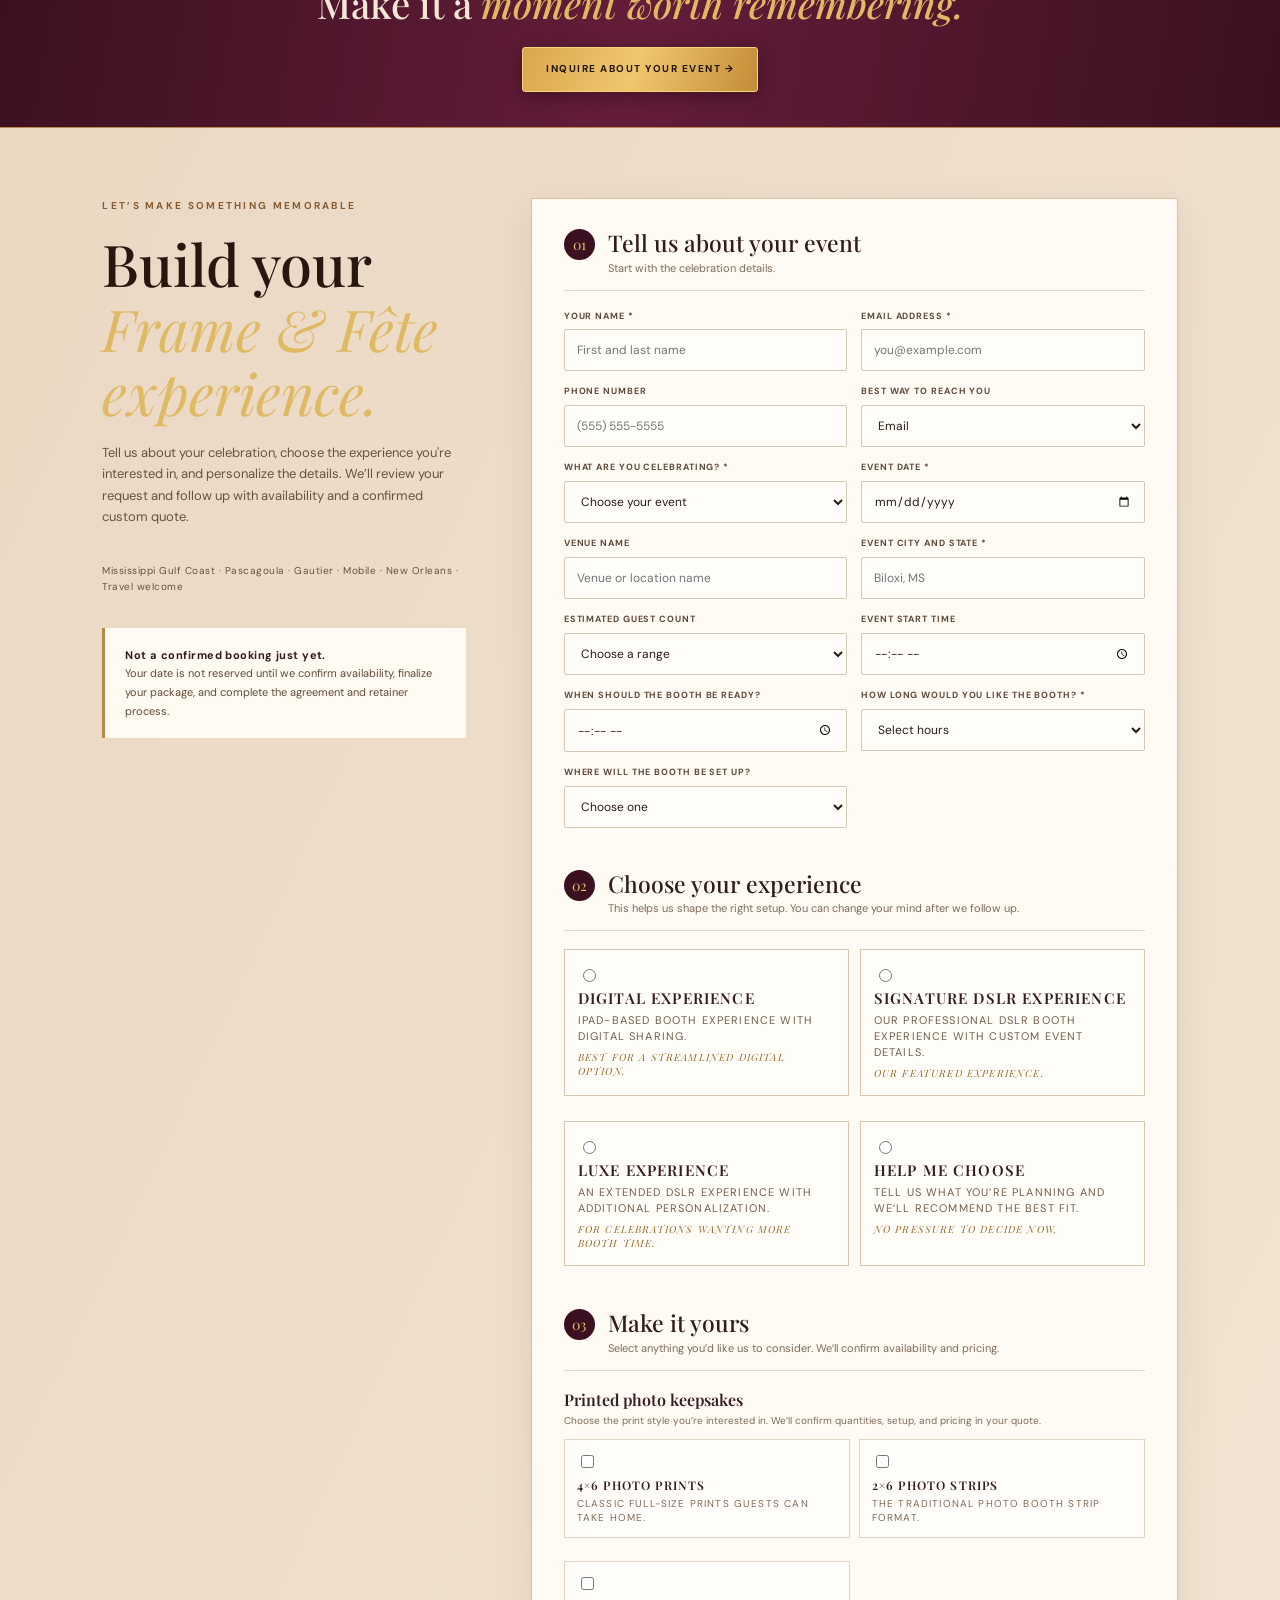
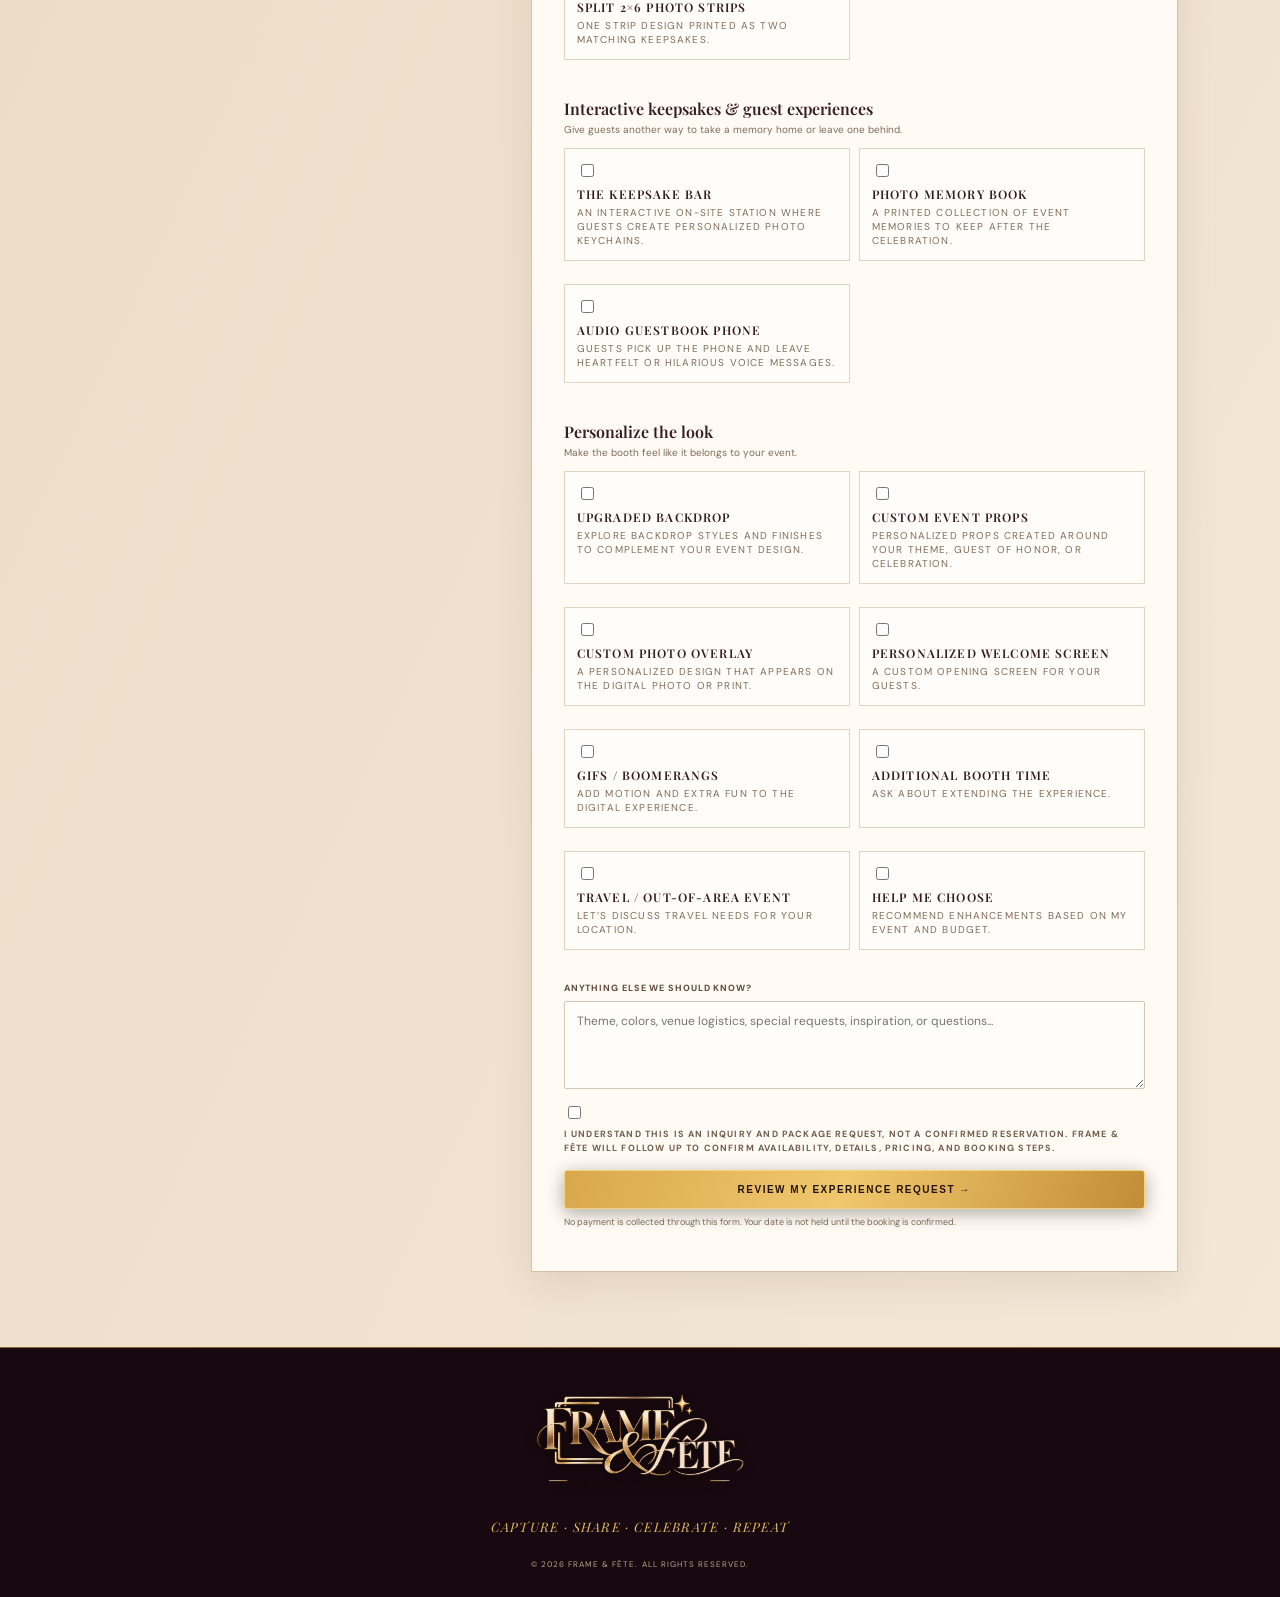
==== commit a4caa798: "Add files via upload" ====
--- a/index.html
+++ b/index.html
@@ -58,8 +58,14 @@
       <p class="package-note">Starting prices are planning references. Final package inclusions and pricing are confirmed in your custom quote. Backdrops and printed photos are not currently included as standard offerings.</p>
     </section>
     <section class="keepsake" id="keepsakes">
-      <div class="keepsake-artwork"><div class="book-mock"><span>F&F</span><small>THE MEMORY<br>COLLECTION</small></div><div class="print-stack"><i></i><i></i><i></i></div><div class="keepsake-caption">A LITTLE SOMETHING<br>TO KEEP</div></div>
-      <div class="keepsake-copy"><p class="eyebrow">THE F&F COLLECTION</p><h2>More Than Photos.<br><em>Memories You Can Hold.</em></h2><p>Choose the details that make your celebration yours: printed photo keepsakes, interactive experiences, and thoughtful upgrades your guests will remember.</p><a class="outline-button" href="#inquire">BUILD YOUR EXPERIENCE →</a><small>Premium options are selected by request and confirmed in your custom quote.</small></div>
+      <div class="keepsake-artwork booth-memory-art" aria-label="Actual Frame & Fête photo booth setup with sample photo strip layouts">
+        <figure class="memory-booth-photo"><img src="booth-event.jpeg" alt="Actual Frame & Fête photo booth set up at an event"><figcaption>THE FRAME & FÊTE BOOTH</figcaption></figure>
+        <figure class="memory-booth-detail"><img src="booth-front.jpeg" alt="Close view of the Frame & Fête digital photo booth"><figcaption>READY FOR YOUR MOMENT</figcaption></figure>
+        <div class="memory-strip memory-strip-one"><span class="strip-image strip-image-a"></span><span class="strip-image strip-image-b"></span><span class="strip-image strip-image-c"></span><b>FRAME & FÊTE</b></div>
+        <div class="memory-strip memory-strip-two"><span class="strip-image strip-image-c"></span><span class="strip-image strip-image-a"></span><span class="strip-image strip-image-b"></span><b>THE MEMORY COLLECTION</b></div>
+        <div class="memory-art-label">CAPTURE IT. PRINT IT. KEEP IT.</div>
+      </div>
+      <div class="keepsake-copy"><p class="eyebrow">THE F&F COLLECTION</p><h2>More Than Photos.<br><em>Moments Worth Keeping.</em></h2><p>From the booth setup to the photo strips guests take home, every detail is part of the experience. Explore the real Frame & Fête booth and the print formats available for your celebration.</p><a class="outline-button" href="#inquire">BUILD YOUR EXPERIENCE →</a><small>Premium options are selected by request and confirmed in your custom quote.</small></div>
     </section>
     <section class="collection-gallery" aria-labelledby="collection-gallery-title">
       <div class="collection-gallery-heading"><p class="eyebrow">A LOOK AT THE DETAILS</p><h2 id="collection-gallery-title">Set the scene. <em>Keep the memories.</em></h2><p>Explore the real booth setup and a few of the print formats available as part of a customized experience.</p></div>
--- a/styles.css
+++ b/styles.css
@@ -100,3 +100,22 @@
 .addon-grid label{min-height:88px}
 @media(max-width:900px){.collection-gallery-grid{grid-template-columns:1fr 1fr}.collection-photo-wide{grid-column:1/-1}.collection-photo img,.collection-photo-wide img{height:245px}}
 @media(max-width:680px){.collection-gallery{padding:42px 5%}.collection-gallery-grid{grid-template-columns:1fr 1fr;gap:9px}.collection-photo img,.collection-photo-wide img{height:190px}.collection-photo-wide{grid-column:1/-1}.print-showcase{padding:16px 10px}.print-formats{gap:12px;min-height:200px;padding:18px 0 8px}.print-4x6{width:95px;height:140px}.print-2x6{width:68px;height:170px}.print-split{width:140px;height:170px;gap:4px}.split-strip{width:52px;height:112px}.strip-frame{height:115px}.print-showcase-title{font-size:8px}.print-showcase-title small{font-size:7px}}
+
+/* F&F Memory Collection: real booth photography + photo strip display */
+.keepsake-artwork.booth-memory-art{min-height:390px;background:radial-gradient(ellipse at 55% 55%,#552333 0%,#261019 58%,#130b0f 100%);display:block}
+.booth-memory-art:before{background:radial-gradient(circle at 12% 20%,#d4a44d33,transparent 20%),radial-gradient(circle at 88% 82%,#b98a4930,transparent 23%)}
+.memory-booth-photo,.memory-booth-detail{position:absolute;margin:0;padding:7px;background:#f4e8d9;border:1px solid #c49a50;box-shadow:0 15px 30px #0009}
+.memory-booth-photo{left:9%;top:38px;width:48%;height:285px;transform:rotate(-4deg);z-index:1}
+.memory-booth-photo img{width:100%;height:235px;object-fit:cover;object-position:center 36%;display:block}
+.memory-booth-detail{right:10%;top:65px;width:29%;height:210px;transform:rotate(5deg);z-index:2}
+.memory-booth-detail img{width:100%;height:165px;object-fit:cover;object-position:center 28%;display:block}
+.memory-booth-photo figcaption,.memory-booth-detail figcaption{font-size:7px;letter-spacing:.15em;color:#55313a;text-align:center;padding:7px 2px 2px;font-weight:700}
+.memory-strip{position:absolute;z-index:3;width:83px;padding:6px 6px 8px;background:#fffaf2;border:1px solid #d9c8b3;box-shadow:0 10px 22px #0009;display:flex;flex-direction:column;gap:4px;align-items:stretch}
+.memory-strip-one{right:20%;bottom:22px;transform:rotate(-8deg)}
+.memory-strip-two{right:8%;bottom:13px;transform:rotate(7deg)}
+.strip-image{height:43px;display:block;background:linear-gradient(135deg,#6d3547,#d1a76b 55%,#1e4939)}
+.strip-image-b{background:linear-gradient(135deg,#234a39,#b78b4a 55%,#6b3144)}
+.strip-image-c{background:linear-gradient(135deg,#b78c4b,#4b2533 55%,#315443)}
+.memory-strip b{font:600 6px var(--serif);letter-spacing:.08em;color:#4c2931;text-align:center;line-height:1.2;margin-top:2px}
+.memory-art-label{position:absolute;left:10%;bottom:17px;color:#e7c987;font-size:8px;letter-spacing:.2em;z-index:4}
+@media(max-width:680px){.keepsake-artwork.booth-memory-art{min-height:330px}.memory-booth-photo{left:5%;top:32px;width:57%;height:225px}.memory-booth-photo img{height:178px}.memory-booth-detail{right:5%;top:60px;width:30%;height:165px}.memory-booth-detail img{height:125px}.memory-strip{width:66px;padding:5px}.strip-image{height:31px}.memory-strip-one{right:19%;bottom:16px}.memory-strip-two{right:4%;bottom:12px}.memory-art-label{left:5%;bottom:10px;font-size:6px}}
